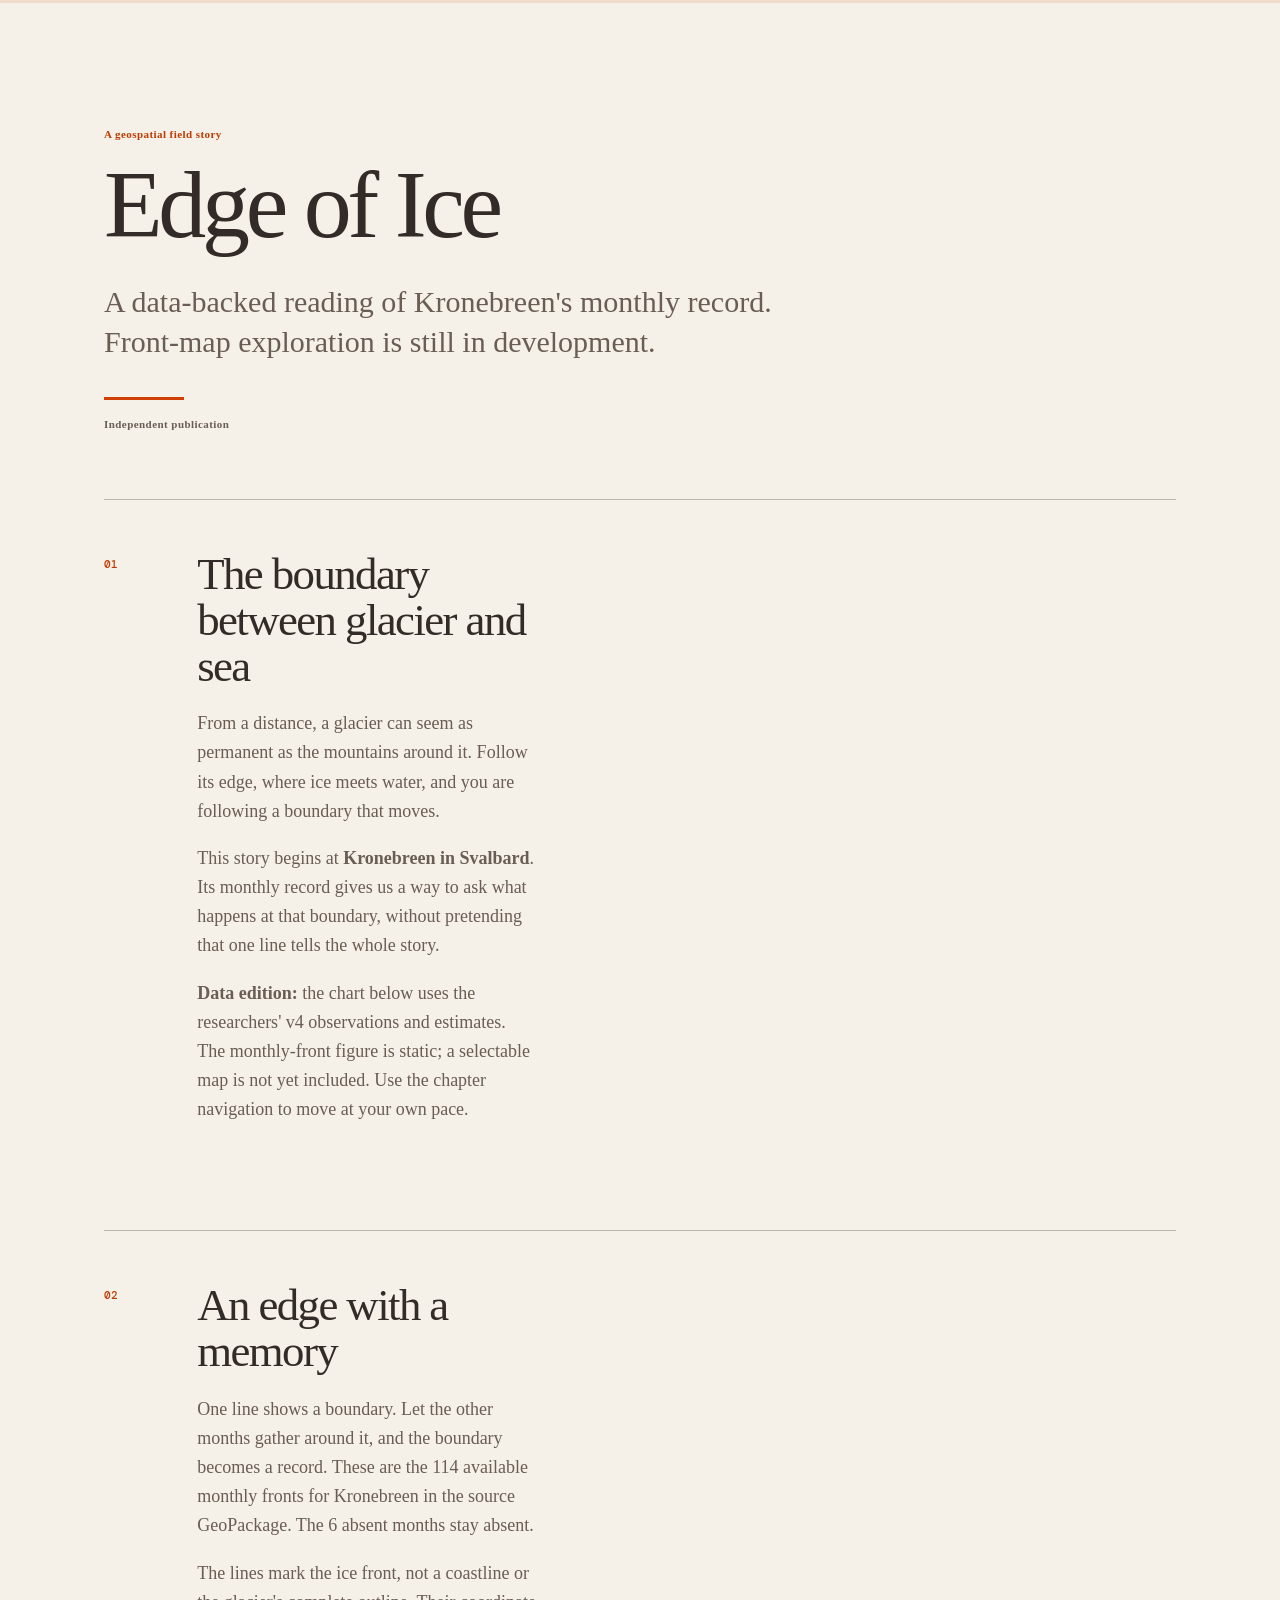
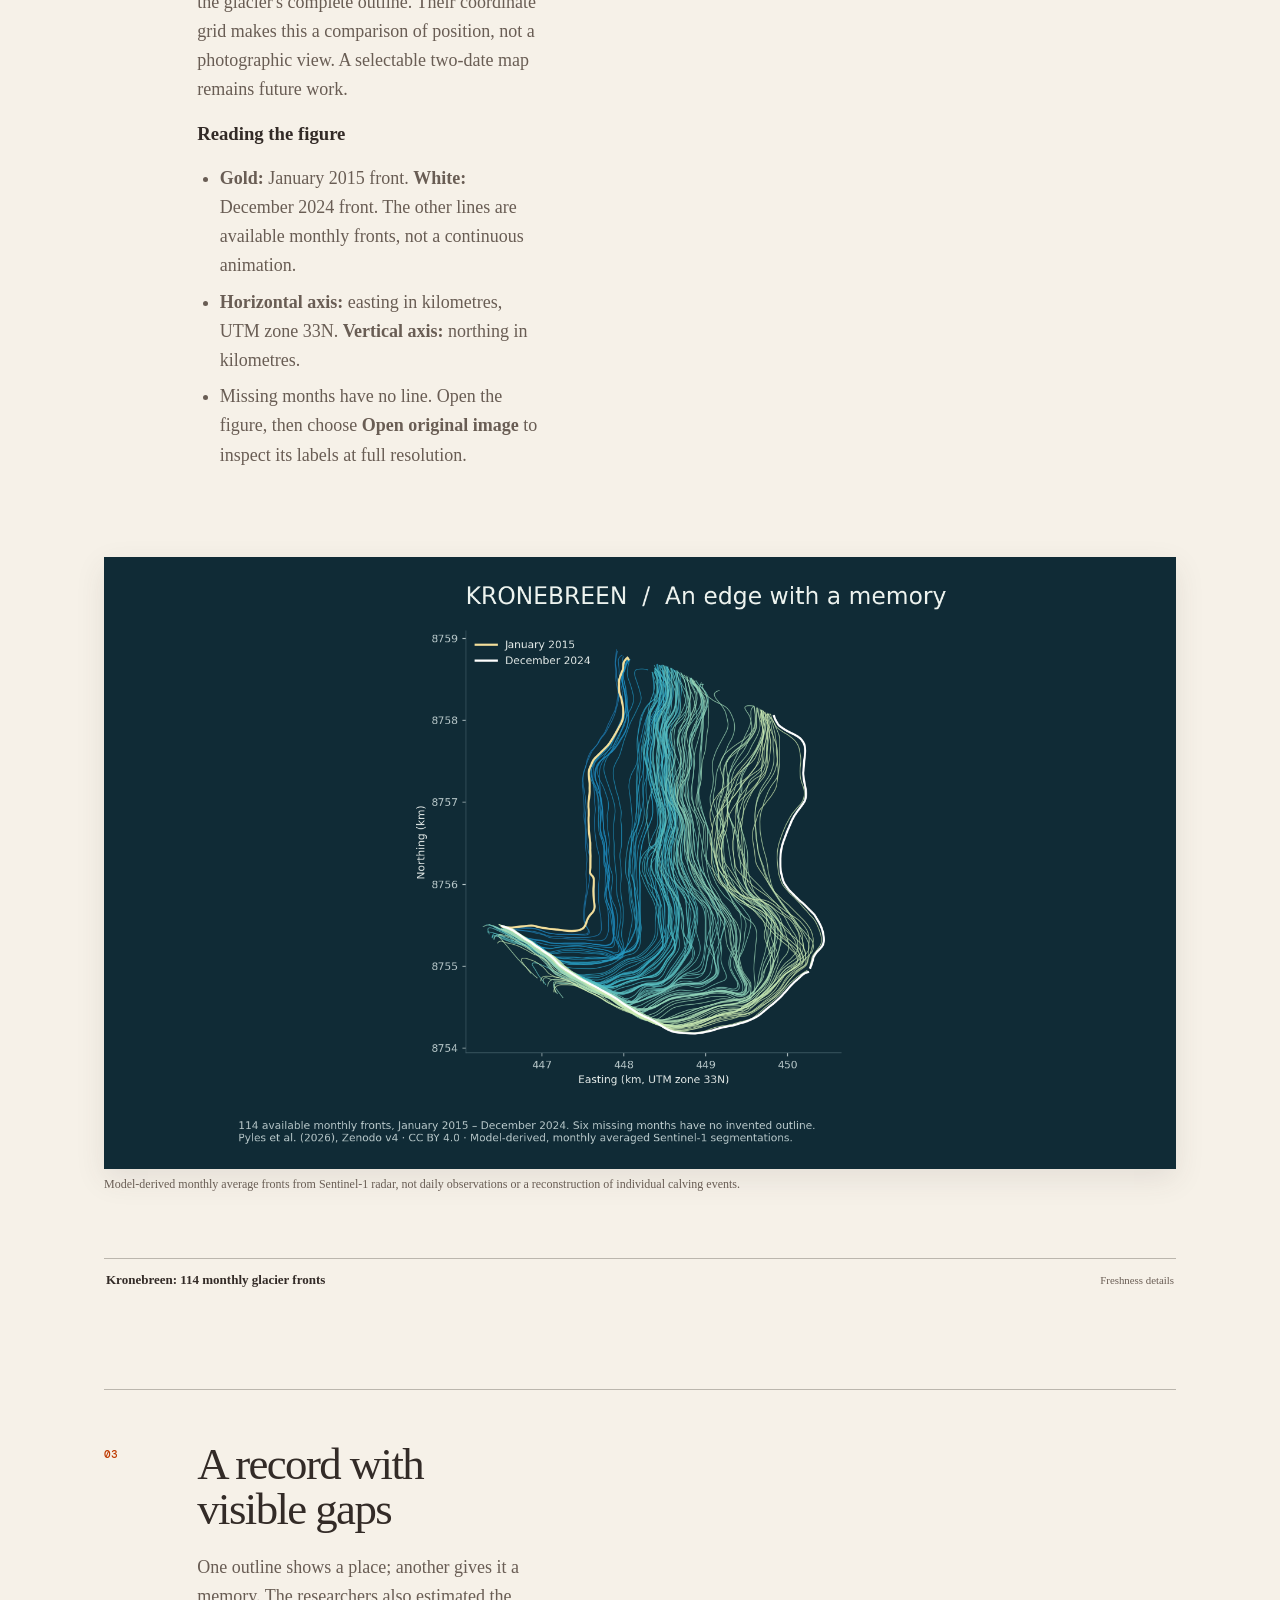
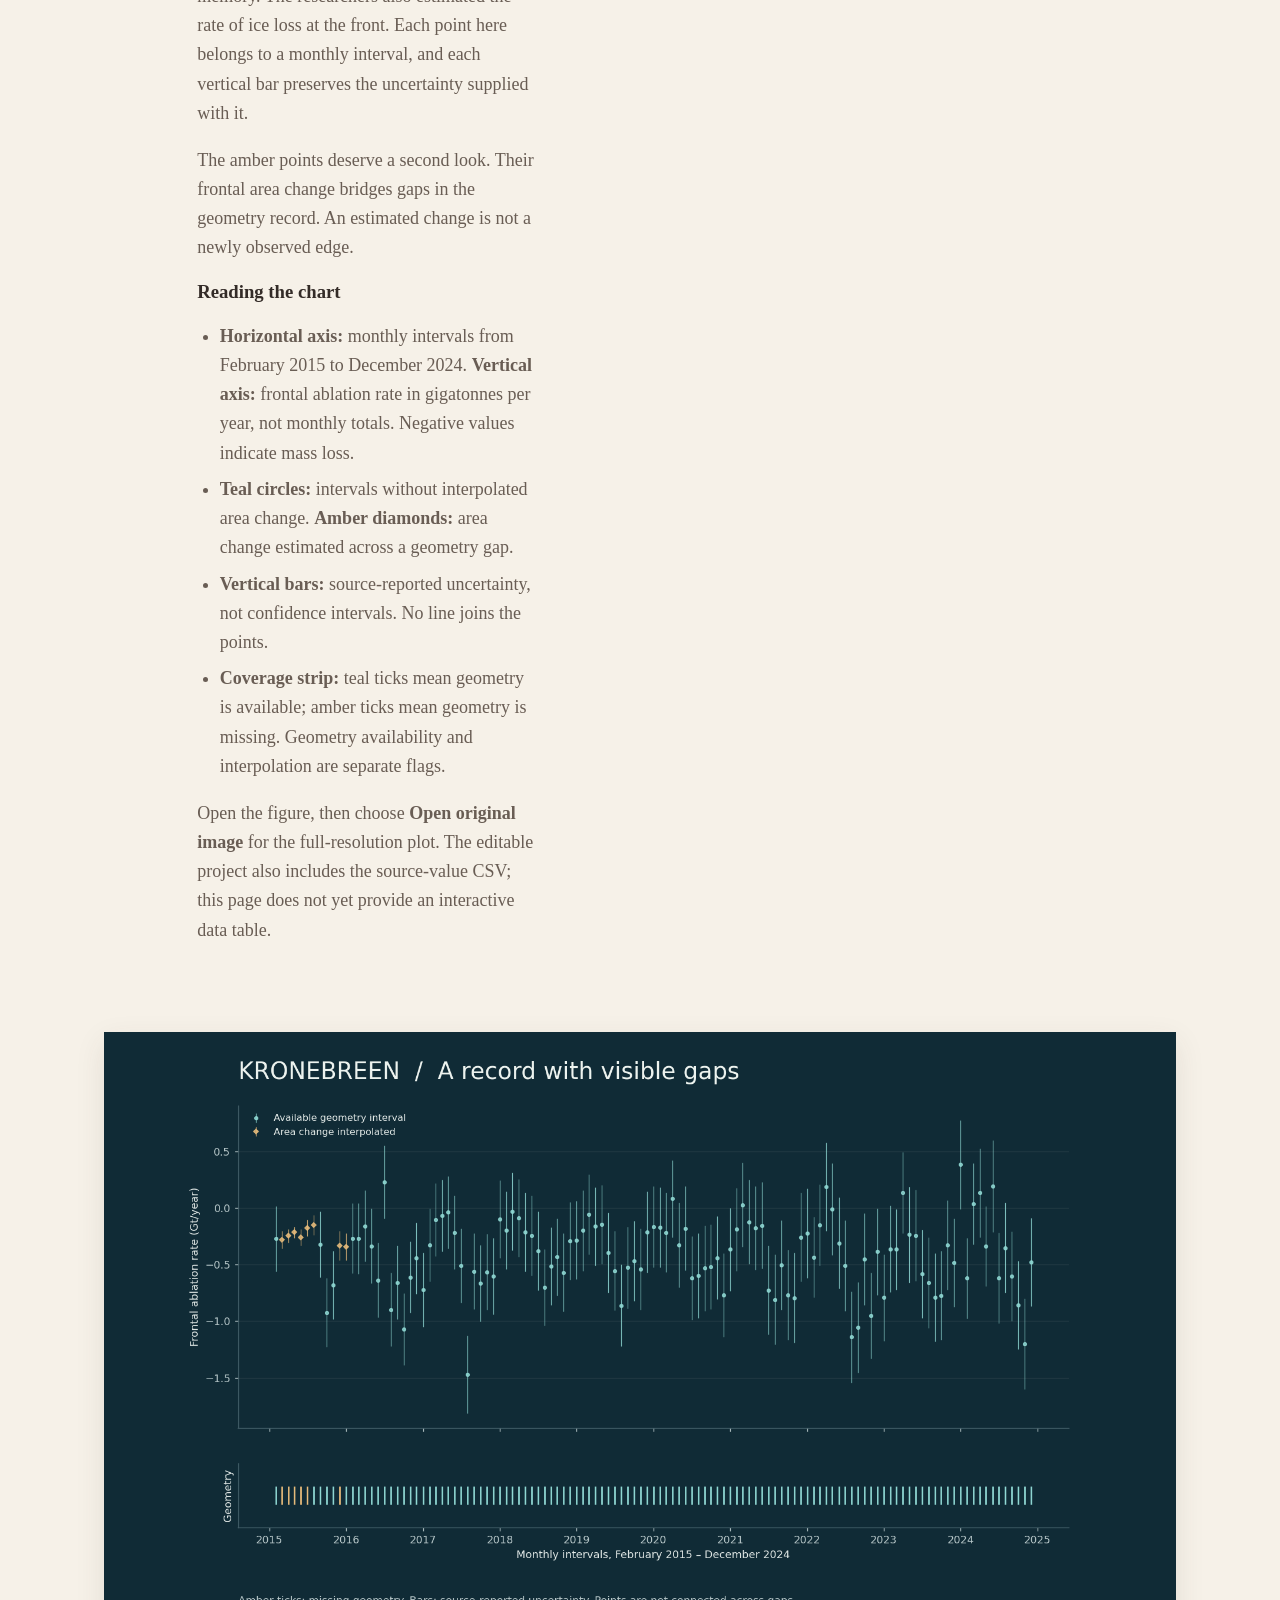
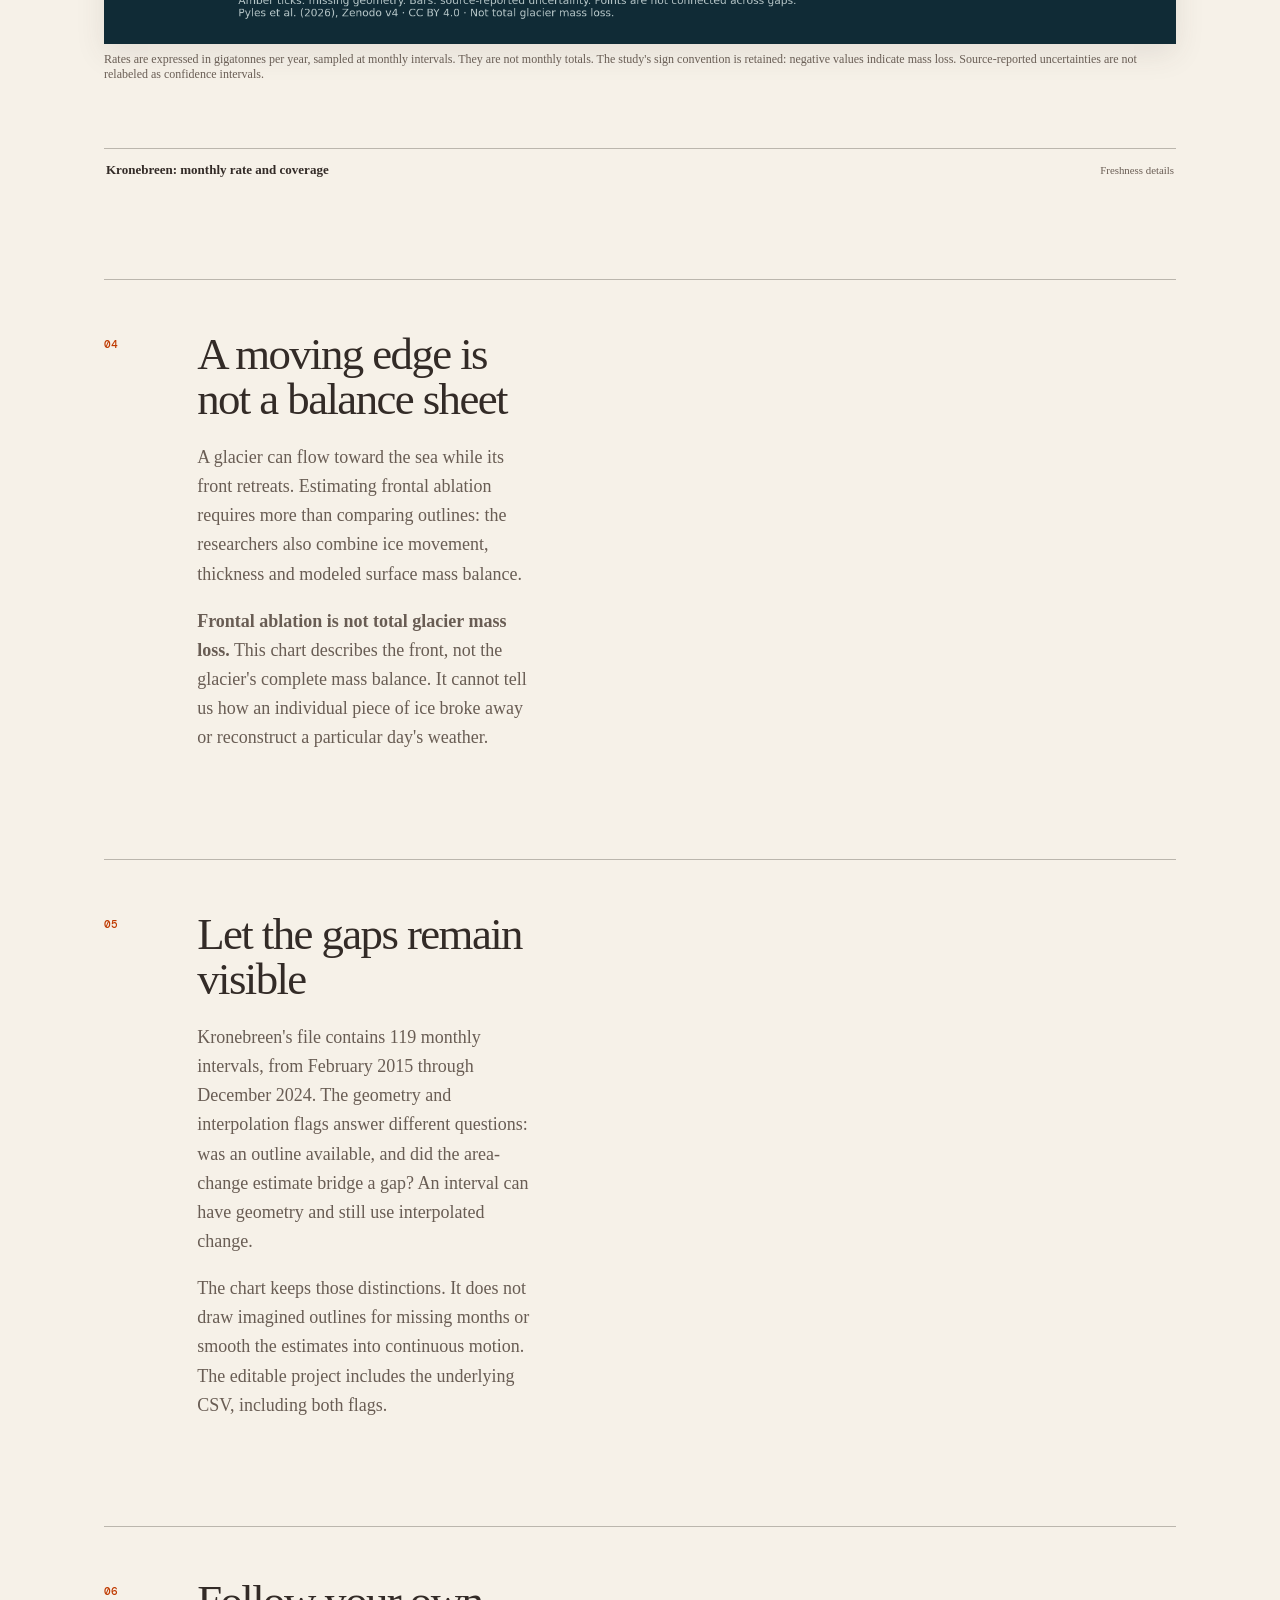
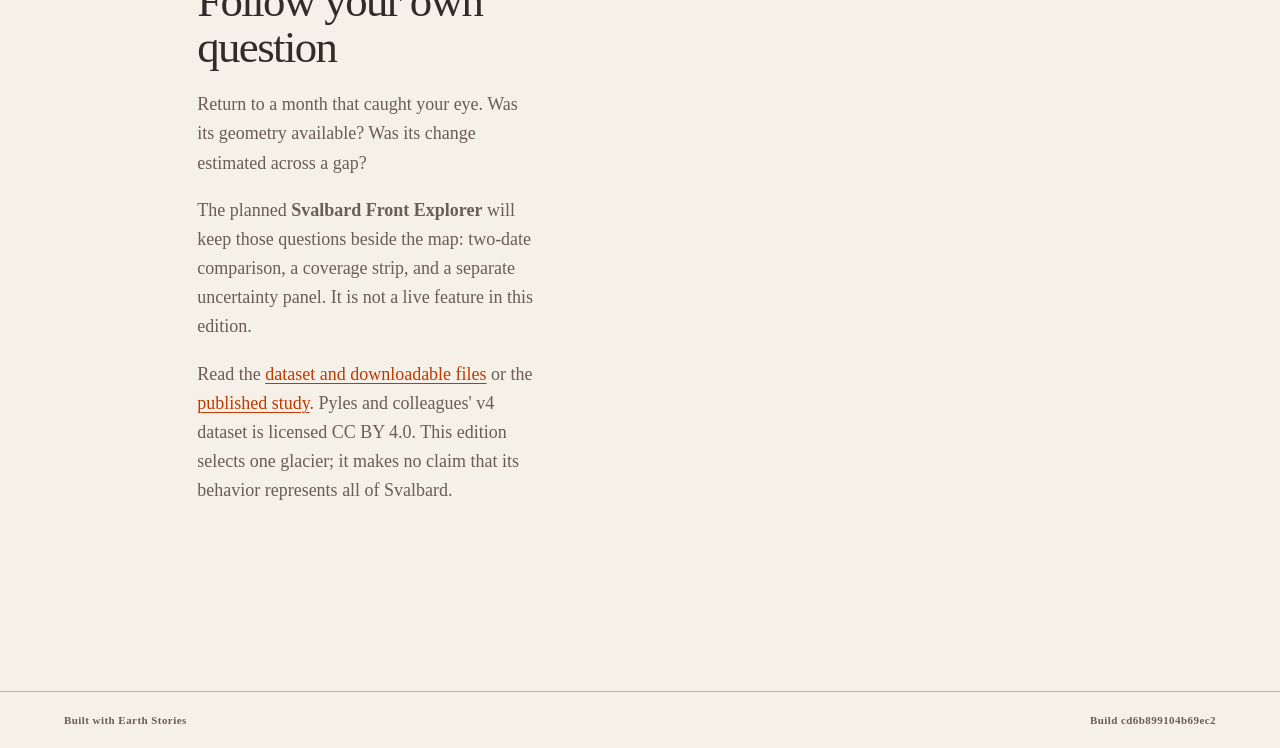
==== edge-of-ice/index.html @ 27bf753e "Publish three Earth Stories from merged PR 33" ====
<!doctype html>
<html lang="en">
  <head>
    <meta charset="UTF-8" />
    <meta name="viewport" content="width=device-width, initial-scale=1.0" />
    <meta name="theme-color" content="#f6f1e8" />
    <title>Earth Stories</title>
    <script type="module" crossorigin src="./assets/index-J8g9Uaa6.js"></script>
    <link rel="stylesheet" crossorigin href="./assets/index-BgqylPwc.css">
  <!--earth-stories:share--><meta property="og:type" content="website"><meta property="og:title" content="Edge of Ice"><meta property="og:description" content="A data-backed reading of Kronebreen's monthly record. Front-map exploration is still in development."><meta property="og:url" content="https://aboydnw.github.io/earth-observation-stories/edge-of-ice/"><meta property="og:image" content="https://aboydnw.github.io/earth-observation-stories/edge-of-ice/share/card-1.png"><meta property="og:image:width" content="1200"><meta property="og:image:height" content="627"><meta name="twitter:card" content="summary_large_image"><meta name="twitter:title" content="Edge of Ice"><meta name="twitter:description" content="A data-backed reading of Kronebreen's monthly record. Front-map exploration is still in development."><meta name="twitter:image" content="https://aboydnw.github.io/earth-observation-stories/edge-of-ice/share/card-1.png"><!--/earth-stories:share--></head>
  <body>
    <div id="root"></div>
  </body>
</html>
---- edge-of-ice/assets/index-BgqylPwc.css ----
.story-publication.story-publication--atlas{--story-ink: #203a49;--story-muted: #53616a;--story-paper: #faf5e9;--story-canvas: #f5efdf;--story-border: #c5bdab;--story-accent: #a4362a;--story-accent-text: #942e24;font-family:Georgia,Times New Roman,serif;padding:clamp(16px,2.5cqi,36px) clamp(16px,4cqi,72px) 20px;background-image:repeating-linear-gradient(0deg,transparent,transparent 3px,rgb(32 58 73 / 1.5%) 3px,rgb(32 58 73 / 1.5%) 4px)}.story-publication--atlas :is(a,button):focus-visible,.story-publication--atlas h2:focus-visible{outline:3px solid var(--story-accent);outline-offset:5px}.story-publication--atlas h2:focus:not(:focus-visible){outline:none}.atlas-masthead{display:flex;align-items:center;gap:28px;max-width:1520px;margin:auto;padding:8px 0 24px;border-bottom:3px double var(--story-ink)}.atlas-imprint{display:flex;align-items:center;gap:14px;min-width:186px;padding-right:28px;border-right:1px solid var(--story-border);font-size:12px;line-height:1.8;letter-spacing:.13em;text-transform:uppercase}.atlas-imprint strong{font-size:14px}.atlas-compass{width:50px;height:50px;flex-shrink:0;stroke:currentColor;stroke-width:1}.atlas-title{flex:1}.atlas-title h1{margin:0;font-size:clamp(24px,3.1cqi,44px);font-weight:400;letter-spacing:-.035em}.atlas-title p{margin:7px 0 0;max-width:65ch;font:12px/1.6 Plus Jakarta Sans Variable,sans-serif;color:var(--story-muted)}.atlas-view-toggle,.atlas-reader-tools button{color:var(--story-ink);background:transparent;border:1px solid var(--story-border);border-radius:0;padding:10px 14px;min-height:44px;cursor:pointer;font:12px/1.5 Plus Jakarta Sans Variable,sans-serif}.atlas-view-toggle:hover,.atlas-reader-tools button:hover{border-color:var(--story-ink);background:var(--story-paper)}.atlas-navigation{max-width:1520px;margin:auto;padding-top:14px}.atlas-navigation ol{display:flex;margin:0;padding:0;list-style:none}.atlas-navigation li{flex:1;min-width:0}.atlas-navigation a{color:var(--story-ink);position:relative;display:flex;align-items:center;gap:8px;padding:12px 10px 24px;min-height:75px;border-bottom:1px solid var(--story-border);text-decoration:none;font-size:14px;line-height:1.3}.atlas-navigation a:hover{color:var(--story-accent)}.atlas-navigation a[aria-current]{color:var(--story-accent);font-weight:700}.atlas-navigation__number{font:11px DM Mono,monospace;opacity:.8}.atlas-navigation i{position:absolute;bottom:-5px;left:14px;width:9px;height:9px;border:1px solid var(--story-ink);border-radius:50%;background:var(--story-canvas)}.atlas-navigation [aria-current] i{background:var(--story-accent);border-color:var(--story-accent);box-shadow:0 0 0 3px var(--story-canvas)}.atlas-stage{max-width:1520px;margin:auto}.story-publication--atlas:not(.story-publication--focused) .story-chapter{grid-template-columns:minmax(260px,.84fr) minmax(0,1.5fr);grid-template-rows:auto 1fr;gap:0 clamp(28px,4cqi,72px);padding:42px 0 22px;border:0;min-height:550px}.story-publication--atlas:not(.story-publication--focused) .story-folio{grid-column:1;margin:0 0 18px;font-size:12px;letter-spacing:.16em}.story-publication--atlas:not(.story-publication--focused) .story-folio:before{content:"FIELD NOTE / "}.story-publication--atlas:not(.story-publication--focused) .story-copy{grid-column:1;grid-row:2}.story-publication--atlas .story-copy{align-self:start;opacity:calc(.75 + var(--atlas-scene-progress, 1) * .25)}.story-publication--atlas .story-copy h2{font-family:Georgia,Times New Roman,serif;font-weight:400;font-size:clamp(34px,4cqi,62px);line-height:1.02;letter-spacing:-.045em;text-wrap:balance}.story-publication--atlas .story-copy h2:after{content:"";display:block;margin-top:24px;width:62px;height:2px;background:var(--story-accent)}.story-publication--atlas .story-copy p,.story-publication--atlas .story-copy :is(ul,ol){color:var(--story-ink);font-size:clamp(17px,1.45cqi,20px);line-height:1.65}.story-publication--atlas .story-copy strong{color:var(--story-accent-text);font-weight:600}.story-publication--atlas .story-copy p:first-of-type{margin-top:0}.story-publication--atlas:not(.story-publication--focused) .story-chapter>.story-map-boundary,.story-publication--atlas:not(.story-publication--focused) .story-chapter>.story-image,.story-publication--atlas:not(.story-publication--focused) .story-chapter>.story-chart{grid-column:2;grid-row:1 / 3;margin:0;min-width:0}.story-publication--atlas:not(.story-publication--focused) .story-image>.story-image__open>img,.story-publication--atlas:not(.story-publication--focused) .story-image>img{height:490px;max-height:none;object-fit:cover;object-position:65% center;border-radius:0;box-shadow:none;mix-blend-mode:multiply}.story-publication--atlas:not(.story-publication--focused) .story-image>figcaption{font-size:11px;line-height:1.6;color:var(--story-muted);padding-top:10px}.story-publication--atlas:not(.story-publication--focused) .story-map{border:1px solid var(--story-ink);border-radius:0;box-shadow:5px 5px 0 var(--story-canvas),6px 6px 0 var(--story-border);height:clamp(490px,60dvh,720px);min-height:490px}.story-publication--atlas:not(.story-publication--focused) .story-map__label{display:none}.story-publication--atlas:not(.story-publication--focused) .story-map__legend{border-radius:0;top:12px;left:12px;right:auto;max-width:calc(100% - 64px);font:12px/1.5 Plus Jakarta Sans Variable,sans-serif}.story-publication--atlas:not(.story-publication--focused) .story-map__attribution{border-radius:0;bottom:32px;max-width:calc(100% - 24px);font-size:10px}.story-publication--atlas:not(.story-publication--focused) .story-map__time{bottom:85px;border-radius:0;font-family:Plus Jakarta Sans Variable,sans-serif}.story-publication--atlas:not(.story-publication--focused) .story-provenance{grid-column:1 / -1;margin-top:24px;font-family:Plus Jakarta Sans Variable,sans-serif}.story-publication--atlas:not(.story-publication--focused) .story-chapter--prose .story-copy{grid-column:1 / -1;max-width:70ch}.story-publication--atlas:not(.story-publication--focused) .story-chapter--prose{min-height:400px}.story-publication--atlas:not(.story-publication--focused) .story-chart{padding:24px;border:1px solid var(--story-border);background:var(--story-paper);border-radius:0;box-shadow:none}.story-publication--atlas:not(.story-publication--focused) .story-chart__line{margin-top:20px}.atlas-reader-tools{max-width:1520px;margin:4px auto 0;padding:20px 0;border-top:1px solid var(--story-border);display:flex;align-items:center;gap:20px;flex-wrap:wrap;font-family:Plus Jakarta Sans Variable,sans-serif}.atlas-reader-tools>p{flex:1;min-width:180px;max-width:55ch;margin:0;font-size:12px;color:var(--story-muted);line-height:1.7}.atlas-page-count{margin-left:auto;font:11px DM Mono,monospace;text-transform:uppercase;white-space:nowrap}.atlas-page-turns{display:flex;gap:20px;align-items:center}.atlas-page-turns a{display:inline-flex;gap:14px;min-height:44px;align-items:center;color:var(--story-accent-text);font-size:13px;font-weight:700;text-decoration:none}.atlas-page-turns a:hover{text-decoration:underline;text-underline-offset:5px}.atlas-page-turns a:last-child{border:1px solid var(--story-accent);padding:10px 18px}.atlas-footer{display:flex;justify-content:space-between;gap:20px;max-width:1520px;margin:24px auto 0;padding-top:12px;border-top:3px double var(--story-border);color:var(--story-muted);font:11px/1.5 Plus Jakarta Sans Variable,sans-serif}.atlas--read-all .story-chapter+.story-chapter{border-top:1px solid var(--story-border);margin-top:32px}.atlas--read-all .story-chapter{scroll-margin-top:24px}@container (max-width: 1000px){.atlas-masthead{gap:18px;flex-wrap:wrap}.atlas-imprint{min-width:auto;padding-right:18px}.atlas-title{min-width:180px}.atlas-navigation ol{overflow-x:auto;padding-bottom:8px}.atlas-navigation li{flex:0 0 142px}.story-publication--atlas:not(.story-publication--focused) .story-chapter{grid-template-columns:minmax(230px,.9fr) minmax(0,1.2fr);gap:0 24px}.atlas-page-count{margin-left:0}}@container (max-width: 680px){.atlas-masthead{padding-bottom:18px;gap:16px}.atlas-imprint{border:0;padding:0;font-size:10px}.atlas-compass{width:36px;height:36px}.atlas-imprint strong{font-size:11px}.atlas-title{order:3;flex:1 0 100%}.atlas-title h1{font-size:32px}.atlas-title p{font-size:12px}.atlas-view-toggle{margin-left:auto;padding-inline:10px}.atlas-navigation a{font-size:13px}.story-publication--atlas:not(.story-publication--focused) .story-chapter{display:block;min-height:0;padding-top:28px}.story-publication--atlas .story-copy{max-width:65ch}.story-publication--atlas .story-copy h2{font-size:40px}.story-publication--atlas .story-copy p{font-size:18px}.story-publication--atlas:not(.story-publication--focused) .story-chapter>.story-map-boundary,.story-publication--atlas:not(.story-publication--focused) .story-chapter>.story-image,.story-publication--atlas:not(.story-publication--focused) .story-chapter>.story-chart{margin-top:24px}.story-publication--atlas:not(.story-publication--focused) .story-image>.story-image__open>img,.story-publication--atlas:not(.story-publication--focused) .story-image>img{height:280px;width:100%}.story-publication--atlas:not(.story-publication--focused) .story-map{height:520px;min-height:520px}.story-publication--atlas:not(.story-publication--focused) .story-chart{padding:8px}.atlas-reader-tools{gap:14px}.atlas-reader-tools>p{flex-basis:100%;max-width:none}.atlas-page-turns{margin-left:auto;gap:16px}.atlas-page-turns a{font-size:12px}.atlas-page-turns a:last-child{padding-inline:12px}}@media(prefers-reduced-motion:reduce){.story-publication--atlas .story-copy{animation:none}}@media print{.atlas-navigation,.atlas-reader-tools,.atlas-view-toggle{display:none}.story-publication--atlas:not(.story-publication--focused) .story-chapter{break-inside:avoid}}.story-publication.story-publication--atlas.story-publication--focused{padding:0}.atlas-scene-controls{max-width:1520px;margin:0 auto;padding:20px 0 16px;display:flex;align-items:center;justify-content:space-between;gap:16px;font-family:Plus Jakarta Sans Variable,sans-serif}.atlas-scene-controls p{margin:0;font-size:13px;font-weight:600}.atlas-scene-controls p>span:last-child{display:block;margin-top:5px;font-size:12px;font-weight:400;color:var(--story-muted)}.atlas-scene-controls__mark{margin-right:8px;color:var(--story-accent)}.atlas-scene-controls>div{display:flex;flex-wrap:wrap;gap:8px}.atlas-scene-controls button{background:transparent;color:var(--story-ink);border:1px solid var(--story-border);border-radius:0;font:12px/1.4 Plus Jakarta Sans Variable,sans-serif;padding:10px 12px;min-height:44px;cursor:pointer}.atlas-scene-controls button:hover:not(:disabled){border-color:var(--story-ink);background:var(--story-paper)}.atlas-scene-controls button:disabled{opacity:.45;cursor:default}.atlas-stage{position:relative;isolation:isolate}.atlas-scene-progress{position:absolute;inset:0 0 auto;height:2px;overflow:hidden;z-index:2}.atlas-scene-progress span{display:block;height:100%;background:var(--story-accent);transform-origin:left}.atlas-stage--immersive{background:var(--story-paper);overflow:hidden;border:1px solid var(--story-border)}.atlas-stage--immersive>.story-chapter{position:relative;z-index:1;padding:40px 32px 28px!important}.atlas-stage--immersive .story-copy{animation:none;opacity:calc(.75 + var(--atlas-scene-progress) * .25)}.atlas-stage--immersive>.story-chapter:not(.story-chapter--image){background:linear-gradient(90deg,var(--story-paper) 0%,var(--story-paper) 38%,transparent 64%)}.atlas-stage--immersive .story-map-boundary,.atlas-stage--immersive .story-chart{position:relative;z-index:1}.atlas-stage--immersive[data-scene=image]{background:#182e3a}.story-publication--atlas .atlas-stage--immersive>.story-chapter--image{display:flex;flex-direction:column;min-height:670px;padding:clamp(30px,4cqi,64px)!important;color:#faf5e9}.atlas-stage--immersive .story-chapter--image .story-folio{color:#e9c9b3;margin-bottom:22px}.atlas-stage--immersive .story-chapter--image .story-copy{max-width:44%}.atlas-stage--immersive .story-chapter--image .story-copy h2{font-size:clamp(38px,4.8cqi,72px)}.atlas-stage--immersive .story-chapter--image .story-copy h2:after{background:#d9977a}.atlas-stage--immersive .story-chapter--image .story-copy p{color:#faf5e9;font-size:clamp(17px,1.5cqi,20px)}.atlas-stage--immersive .story-chapter--image .story-copy strong{color:#f0b99d}.atlas-stage--immersive .story-image--scene{max-width:44%;margin-top:12px!important}.atlas-stage--immersive .story-image--scene>.story-image__open>img{position:absolute;width:1px;height:1px;clip-path:inset(50%);overflow:hidden}.atlas-stage--immersive .story-image--scene>.story-image__open{display:inline-block;background:transparent;color:#faf5e9;padding:8px 0;min-height:44px;font:12px/1.5 Plus Jakarta Sans Variable,sans-serif;text-decoration:underline;text-underline-offset:5px;width:auto}.atlas-stage--immersive .story-image--scene>figcaption{color:#e4dbce!important;font-size:12px!important}.atlas-stage--immersive .story-chapter--image .story-provenance{margin-top:auto;padding-top:22px;max-width:44%;width:100%;color:#e4dbce;--story-ink: #faf5e9;--story-muted: #e4dbce;--story-border: #60707a;--story-paper: #203a49}.atlas-sea{position:absolute;inset:0;overflow:hidden;pointer-events:none;z-index:0}.atlas-sea__vista{position:absolute;inset:0;opacity:var(--sea-reveal);transform:scale(calc(1 + (1 - var(--sea-reveal)) * .035))}.atlas-sea__engraving{position:absolute;right:0;top:0;width:78%;height:100%;object-fit:cover;object-position:65% center}.atlas-sea__shade{position:absolute;inset:0;background:linear-gradient(90deg,#182e3a 0% 32%,#182e3aeb 43%,#182e3a00 76%)}.atlas-sea__clouds{position:absolute;inset:0;width:115%;height:70%;opacity:.36;transform-origin:center;animation:atlas-cloud-drift 24s ease-in-out infinite alternate}.atlas-sea__cloud-bank{stroke:#f5efdf;stroke-width:1;opacity:.42}.atlas-sea__cloud-bank--near{opacity:.32}.atlas-sea__water{position:absolute;width:120%;height:44%;left:-10%;bottom:-5%;opacity:calc(.13 + var(--sea-reveal) * .87);transform-origin:center bottom}.atlas-sea__water--far{animation:atlas-sea-swell-far 13s ease-in-out infinite alternate}.atlas-sea__water--near{bottom:-12%;animation:atlas-sea-swell-near 9s ease-in-out infinite alternate}.atlas-sea__wave-fill{fill:#203a49}.atlas-sea__water--near .atlas-sea__wave-fill{fill:#182e3a}.atlas-sea__wave-line{fill:none;stroke:#b5b6a7;stroke-width:1;opacity:.35}.atlas-sea[data-moving=false] .atlas-sea__plane{animation-play-state:paused}@keyframes atlas-cloud-drift{0%{transform:translate3d(-1%,-1%,0)}to{transform:translate3d(2%,1%,0)}}@keyframes atlas-sea-swell-far{0%{transform:translate3d(-1.5%,1%,0) rotate(-.4deg)}to{transform:translate3d(1.5%,-2%,0) rotate(.4deg)}}@keyframes atlas-sea-swell-near{0%{transform:translate3d(1%,2%,0) rotate(.5deg)}to{transform:translate3d(-1%,-2%,0) rotate(-.5deg)}}@container (max-width: 900px){.atlas-scene-controls{flex-wrap:wrap}.atlas-stage--immersive>.story-chapter{padding:28px 20px 24px!important}.atlas-stage--immersive .story-chapter--image .story-copy,.atlas-stage--immersive .story-image--scene,.atlas-stage--immersive .story-chapter--image .story-provenance{max-width:56%}.atlas-sea__shade{background:linear-gradient(90deg,#182e3a,#182e3af2 47%,#182e3a26)}}@container (max-width: 680px){.atlas-scene-controls{gap:12px}.atlas-scene-controls>div{width:100%}.atlas-scene-controls button{flex:1;padding-inline:8px}.story-publication--atlas .atlas-stage--immersive>.story-chapter--image{min-height:820px;padding-bottom:220px!important}.atlas-stage--immersive .story-chapter--image .story-copy,.atlas-stage--immersive .story-image--scene,.atlas-stage--immersive .story-chapter--image .story-provenance{max-width:100%}.atlas-stage--immersive .story-chapter--image .story-copy h2{font-size:42px;max-width:14ch}.atlas-sea__engraving{width:100%;height:48%;top:auto;bottom:0}.atlas-sea__shade{background:linear-gradient(180deg,#182e3a 0% 55%,#182e3aa6 73%,#182e3a00)}.atlas-sea__clouds{height:40%;top:55%;opacity:.15}.atlas-sea__water{height:24%}}@media(prefers-reduced-motion:reduce){.atlas-sea__plane{animation:none}.atlas-stage--immersive .story-copy{opacity:1}}@media print{.atlas-scene-controls,.atlas-scene-progress{display:none}}.atlas-stage--immersive[data-transitioning=true] :is(.story-map-boundary,.story-chart){opacity:calc(.35 + var(--atlas-scene-progress) * .65);transform:translateY(calc((1 - var(--atlas-scene-progress)) * 12px))}@container (max-width: 680px){.atlas-stage--immersive>.story-chapter:not(.story-chapter--image){background:var(--story-paper)}}@font-face{font-family:Plus Jakarta Sans Variable;font-style:normal;font-display:swap;font-weight:200 800;src:url([data-uri]) format("woff2-variations");unicode-range:U+0460-052F,U+1C80-1C8A,U+20B4,U+2DE0-2DFF,U+A640-A69F,U+FE2E-FE2F}@font-face{font-family:Plus Jakarta Sans Variable;font-style:normal;font-display:swap;font-weight:200 800;src:url(./plus-jakarta-sans-vietnamese-wght-normal-qRpaaN48.woff2) format("woff2-variations");unicode-range:U+0102-0103,U+0110-0111,U+0128-0129,U+0168-0169,U+01A0-01A1,U+01AF-01B0,U+0300-0301,U+0303-0304,U+0308-0309,U+0323,U+0329,U+1EA0-1EF9,U+20AB}@font-face{font-family:Plus Jakarta Sans Variable;font-style:normal;font-display:swap;font-weight:200 800;src:url(./plus-jakarta-sans-latin-ext-wght-normal-DmpS2jIq.woff2) format("woff2-variations");unicode-range:U+0100-02BA,U+02BD-02C5,U+02C7-02CC,U+02CE-02D7,U+02DD-02FF,U+0304,U+0308,U+0329,U+1D00-1DBF,U+1E00-1E9F,U+1EF2-1EFF,U+2020,U+20A0-20AB,U+20AD-20C0,U+2113,U+2C60-2C7F,U+A720-A7FF}@font-face{font-family:Plus Jakarta Sans Variable;font-style:normal;font-display:swap;font-weight:200 800;src:url(./plus-jakarta-sans-latin-wght-normal-eXO_dkmS.woff2) format("woff2-variations");unicode-range:U+0000-00FF,U+0131,U+0152-0153,U+02BB-02BC,U+02C6,U+02DA,U+02DC,U+0304,U+0308,U+0329,U+2000-206F,U+20AC,U+2122,U+2191,U+2193,U+2212,U+2215,U+FEFF,U+FFFD}@font-face{font-family:DM Mono;font-style:normal;font-display:swap;font-weight:400;src:url(./dm-mono-latin-ext-400-normal-C2zvOubV.woff2) format("woff2"),url(./dm-mono-latin-ext-400-normal-1aZr6b2b.woff) format("woff");unicode-range:U+0100-02BA,U+02BD-02C5,U+02C7-02CC,U+02CE-02D7,U+02DD-02FF,U+0304,U+0308,U+0329,U+1D00-1DBF,U+1E00-1E9F,U+1EF2-1EFF,U+2020,U+20A0-20AB,U+20AD-20C0,U+2113,U+2C60-2C7F,U+A720-A7FF}@font-face{font-family:DM Mono;font-style:normal;font-display:swap;font-weight:400;src:url(./dm-mono-latin-400-normal-4GdczIuU.woff2) format("woff2"),url(./dm-mono-latin-400-normal--0xN8mdc.woff) format("woff");unicode-range:U+0000-00FF,U+0131,U+0152-0153,U+02BB-02BC,U+02C6,U+02DA,U+02DC,U+0304,U+0308,U+0329,U+2000-206F,U+20AC,U+2122,U+2191,U+2193,U+2212,U+2215,U+FEFF,U+FFFD}@font-face{font-family:DM Mono;font-style:normal;font-display:swap;font-weight:500;src:url(./dm-mono-latin-ext-500-normal-BtRyHRi6.woff2) format("woff2"),url(./dm-mono-latin-ext-500-normal-Dw3M13d8.woff) format("woff");unicode-range:U+0100-02BA,U+02BD-02C5,U+02C7-02CC,U+02CE-02D7,U+02DD-02FF,U+0304,U+0308,U+0329,U+1D00-1DBF,U+1E00-1E9F,U+1EF2-1EFF,U+2020,U+20A0-20AB,U+20AD-20C0,U+2113,U+2C60-2C7F,U+A720-A7FF}@font-face{font-family:DM Mono;font-style:normal;font-display:swap;font-weight:500;src:url(./dm-mono-latin-500-normal-DRMDZjhP.woff2) format("woff2"),url(./dm-mono-latin-500-normal-CN8Miw6E.woff) format("woff");unicode-range:U+0000-00FF,U+0131,U+0152-0153,U+02BB-02BC,U+02C6,U+02DA,U+02DC,U+0304,U+0308,U+0329,U+2000-206F,U+20AC,U+2122,U+2191,U+2193,U+2212,U+2215,U+FEFF,U+FFFD}.story-focused-state{min-height:320px;display:grid;place-items:center;padding:32px;color:#625f58;text-align:center}.story-publication{--story-ink: #443f3f;--story-muted: #716b68;--story-paper: #fff;--story-canvas: #f5f3f0;--story-border: #e8e5e0;--story-accent: #cf3f02;--story-accent-text: #bf3a00;color:var(--story-ink);background:var(--story-canvas);font-family:Plus Jakarta Sans Variable,system-ui,sans-serif;font-synthesis:none}.story-publication--cng{--story-ink: #443f3f;--story-muted: #716b68;--story-paper: #fff;--story-canvas: #f5f3f0;--story-border: #e8e5e0;--story-accent: #cf3f02;--story-accent-text: #bf3a00}.story-publication,.story-publication *{box-sizing:border-box}.story-publication{margin:0;min-height:100dvh;container-type:inline-size}.story-publication--embed{min-height:100dvh}.story-reading-progress{position:fixed;z-index:20;top:0;right:0;left:0;height:3px;background:#cf3f021f}.story-reading-progress span{display:block;width:100%;height:100%;transform-origin:left;background:var(--story-accent);transition:transform 80ms linear}.story-publication--embed .story-chapters{padding-top:clamp(24px,5vw,64px)}.story-publication{max-width:100%;overflow-x:clip}.story-masthead{max-width:1200px;margin:0 auto;padding:clamp(64px,10vw,128px) 5vw 58px}.story-kicker,.story-folio,.story-byline,.story-map__label,.story-footer{font-size:11px;font-weight:600;letter-spacing:.04em}.story-kicker{margin:0;color:var(--story-accent-text)}.story-masthead h1{max-width:960px;margin:18px 0;font-size:clamp(42px,7cqi,82px);font-weight:600;line-height:.98;letter-spacing:-.045em;text-wrap:balance}.story-deck{max-width:680px;color:var(--story-muted);font-size:clamp(20px,2.5vw,30px);line-height:1.32}.story-rule{width:80px;height:3px;margin:36px 0 18px;background:var(--story-accent)}.story-byline{color:var(--story-muted)}.story-chapters{max-width:1200px;margin:0 auto;padding:0 5vw 80px}.story-chapter{display:grid;grid-template-columns:42px minmax(240px,340px) minmax(0,1fr);gap:clamp(24px,4vw,58px);align-items:start;border-top:1px solid var(--story-border);padding:52px 0 88px}.story-folio{margin:5px 0 0;color:var(--story-accent-text);font-family:DM Mono,monospace}.story-copy h2{margin:0 0 20px;font-size:clamp(30px,3.5vw,48px);font-weight:600;line-height:1.02;letter-spacing:-.035em}.story-copy p{color:var(--story-muted);font-size:18px;line-height:1.62}.story-copy :is(ul,ol){padding-left:1.25em;color:var(--story-muted);font-size:18px;line-height:1.62}.story-copy li+li{margin-top:.4em}.story-copy a{color:var(--story-accent-text);text-decoration-thickness:1px;text-underline-offset:.18em}.story-copy blockquote{margin:1.4em 0;padding-left:1em;border-left:3px solid var(--story-accent);color:var(--story-muted)}.story-copy code{padding:.12em .3em;border-radius:4px;background:var(--story-border);font-family:DM Mono,monospace;font-size:.82em}.story-map{position:relative;min-height:500px;overflow:hidden;border:1px solid var(--story-border);border-radius:12px;background:#e8e4df;box-shadow:0 10px 28px #443f3f1a}.story-chapter--map .story-map{grid-column:1 / -1;width:100%;height:clamp(500px,68dvh,760px)}.story-map-boundary{grid-column:1 / -1;width:100%}.story-map--loading{display:grid;place-items:center;color:var(--story-muted)}.story-map__label,.story-map__attribution,.story-map__legend{position:absolute;z-index:2;bottom:12px;padding:7px 9px;border:1px solid var(--story-border);border-radius:8px;background:var(--story-paper);box-shadow:0 2px 8px #443f3f12}.story-map__label{left:12px}.story-map__attribution{right:12px;max-width:52%;color:var(--story-muted);font-size:12px;text-align:right}.story-map__legend{top:12px;right:12px;bottom:auto;display:flex;align-items:center;gap:7px;color:var(--story-ink);font-size:12px;font-weight:600}.story-map__legend span{width:14px;height:14px;border:1px solid var(--story-border);border-radius:3px}.story-map__legend strong{display:block;margin-bottom:5px}.story-map__legend-item{display:flex!important;align-items:center;gap:6px;width:auto!important;height:auto!important;margin:3px 0!important;border-radius:0!important;background:transparent!important}.story-map__legend-item i{width:11px;height:11px;border-radius:50%}.story-map__error{position:absolute;z-index:3;inset:50% auto auto 50%;width:min(420px,calc(100% - 32px));padding:18px;display:grid;gap:7px;transform:translate(-50%,-50%);border:1px solid #e4b59f;border-radius:10px;background:#fff0ea;color:#782308;box-shadow:var(--story-shadow, 0 10px 28px rgba(68, 63, 63, .1));font-size:12px}.story-map__error a{color:inherit;font-weight:600}.story-map__hint{position:absolute;z-index:3;top:58px;right:12px;max-width:220px;padding:8px 10px;border:1px solid var(--story-border);border-radius:8px;background:#fffffff0;color:var(--story-muted);font-size:12px;box-shadow:0 2px 8px #443f3f1a}.story-scrolly{position:relative;width:100%;margin:0}.story-scrolly__map{position:sticky;z-index:0;top:0;height:100dvh;margin:0 calc(50% - 50cqi);width:100cqi}.story-scrolly__map .story-map{width:100%;height:100%;min-height:0;border:0;border-radius:0;box-shadow:none}.story-map-scenes,.story-map-scene{position:absolute;inset:0}.story-map-scene.is-pending{visibility:hidden;pointer-events:none}.story-map__preparing{position:absolute;z-index:8;top:12px;left:50%;padding:7px 11px;transform:translate(-50%);border:1px solid var(--story-border);border-radius:999px;background:#ffffffeb;color:var(--story-muted);box-shadow:0 2px 12px #443f3f1f;font-size:12px;font-weight:600}.story-scrolly__steps{position:relative;z-index:4;margin-top:-100dvh;pointer-events:none}.story-scrolly__step{min-height:92dvh;display:flex;align-items:flex-start;padding:12vh 0 48vh;opacity:.42;transition:opacity .24s ease;pointer-events:none}.story-scrolly__step.is-active{opacity:1}.story-scrolly__step--right{justify-content:flex-end}.story-scrolly__card{width:min(430px,calc(100% - 32px));padding:22px;border:1px solid rgba(214,196,184,.9);border-radius:12px;background:#ffffffd9;box-shadow:0 10px 28px #443f3f21;-webkit-backdrop-filter:blur(12px);backdrop-filter:blur(12px);pointer-events:auto}.story-scrolly__card .story-folio{margin:0 0 12px}.story-image,.story-chart{grid-column:1 / -1;margin:18px 0 0}.story-image img{display:block;width:100%;max-height:78vh;object-fit:cover;border-radius:12px;box-shadow:0 10px 28px #443f3f1a}.story-image__open{display:block;width:100%;padding:0;border:0;background:none;cursor:zoom-in}.story-lightbox{max-width:96vw;max-height:96vh;padding:0;border:0;background:transparent}.story-lightbox::backdrop{background:#141414d9}.story-lightbox figure{margin:0}.story-lightbox img{display:block;max-width:96vw;max-height:88vh;object-fit:contain;border-radius:12px}.story-lightbox figcaption{margin-top:8px;color:var(--story-paper);font-size:13px;text-align:center}.story-lightbox figcaption a{color:inherit;text-decoration:underline}.story-lightbox__close{position:fixed;top:16px;right:16px;width:40px;height:40px;border:0;border-radius:999px;background:var(--story-paper);color:var(--story-ink);font-size:24px;line-height:1;cursor:pointer}.story-image figcaption,.story-chart figcaption{margin-top:8px;color:var(--story-muted);font-size:12px}.story-chart{padding:clamp(20px,4vw,42px);border:1px solid var(--story-border);border-radius:12px;background:var(--story-paper);box-shadow:0 2px 8px #443f3f12}.story-chart__plot{height:280px;display:flex;align-items:end;gap:8px;border-bottom:1px solid var(--story-border)}.story-chart__item{min-width:0;height:100%;flex:1;display:flex;flex-direction:column;justify-content:end;text-align:center}.story-chart__bar{position:relative;min-height:2px;border-radius:5px 5px 0 0;background:var(--story-accent);transition:height .35s ease}.story-chart__bar span{position:absolute;top:-20px;left:50%;translate:-50% 0;font-size:10px}.story-chart__item small{overflow:hidden;padding:8px 2px;text-overflow:ellipsis;white-space:nowrap;font-size:9px}.story-chart__line{display:block;width:100%;height:auto;aspect-ratio:25 / 7;overflow:visible;border-bottom:1px solid var(--story-border)}.story-chart__line polyline{stroke:var(--story-accent);stroke-width:3}.story-chart__line circle{fill:var(--story-paper);stroke:var(--story-ink);stroke-width:1.5}.story-media-error{grid-column:1 / -1;padding:18px;border-radius:8px;background:#fff0ea;color:#a12e0a}.story-provenance{grid-column:1 / -1;width:100%;margin-top:14px;border-top:1px solid var(--story-border);color:var(--story-muted);font-size:13px}.story-chapters>.story-provenance{margin:18px 0 72px}.story-provenance summary{display:flex;align-items:center;justify-content:space-between;gap:18px;padding:13px 2px;color:var(--story-ink);cursor:pointer}.story-provenance summary::marker{color:var(--story-accent)}.story-provenance summary:focus-visible,.story-provenance a:focus-visible{outline:2px solid var(--story-accent);outline-offset:3px}.story-provenance summary span{font-weight:650}.story-provenance summary small{color:var(--story-muted);text-align:right}.story-provenance [data-freshness=stale]{color:#a12e0a}.story-provenance [data-freshness=current]{color:#236637}.story-provenance__content{display:grid;grid-template-columns:repeat(auto-fit,minmax(min(280px,100%),1fr));gap:20px;padding:10px 0 24px}.story-provenance__source{min-width:0;padding-left:14px;border-left:2px solid var(--story-border)}.story-provenance__source h3{margin:0 0 6px;color:var(--story-ink);font-size:15px}.story-provenance__source h4{margin:16px 0 5px;color:var(--story-ink);font-size:12px}.story-provenance__freshness{margin:0 0 12px}.story-provenance dl{display:grid;gap:6px;margin:0}.story-provenance dl div{display:grid;grid-template-columns:minmax(90px,.45fr) 1fr;gap:10px}.story-provenance dt{font-weight:650;color:var(--story-ink)}.story-provenance dd{min-width:0;margin:0;overflow-wrap:anywhere}.story-provenance :is(ol,ul){margin:0;padding-left:20px}.story-provenance li+li{margin-top:4px}.story-provenance a{color:var(--story-accent-text);overflow-wrap:anywhere}.story-video{grid-column:2 / -1;margin:0}.story-video iframe{width:100%;aspect-ratio:16 / 9;border:0;border-radius:14px;background:#17120f}.story-flyover{grid-column:1 / -1;position:relative}.story-chapter--flyover .story-map-boundary{grid-column:1 / -1}.story-flyover__sticky{position:sticky;top:0;height:100dvh;padding:4vh 0}.story-flyover__sticky .story-map{min-height:0;height:92vh}.story-flyover__progress{position:absolute;right:1rem;bottom:5vh;left:1rem;height:4px;background:#ffffff80}.story-flyover__progress span{display:block;height:100%;background:var(--story-accent)}.story-flyover__caption{position:absolute;z-index:3;left:clamp(18px,5vw,72px);bottom:calc(5vh + 28px);max-width:min(520px,calc(100% - 36px));padding:12px 16px;border-radius:8px;background:#181512d1;color:#fff;font-size:clamp(15px,2vw,20px);line-height:1.35;-webkit-backdrop-filter:blur(8px);backdrop-filter:blur(8px)}.story-map__time{position:absolute;left:50%;bottom:18px;transform:translate(-50%);z-index:5;width:min(480px,calc(100% - 24px));padding:10px 14px 8px;border:1px solid var(--story-border);border-radius:8px;background:var(--story-paper, #fff);box-shadow:0 4px 20px #0003;font-size:11px}.story-map__time-row{display:flex;align-items:center;justify-content:space-between;gap:10px}.story-map__time button{padding:4px 8px;border:1px solid var(--story-border);border-radius:4px;background:var(--story-paper);color:var(--story-ink);font:inherit;cursor:pointer}.story-map__time button:disabled{cursor:default;opacity:.4}.story-map__time-play{width:28px;height:28px;min-width:28px;padding:0!important;border:0!important;border-radius:50%!important;background:var(--story-accent)!important;color:#fff!important}.story-map__time-transport,.story-map__time-speeds{display:flex;align-items:center;gap:3px}.story-map__time-speeds button{padding:2px 5px;font-size:9px}.story-map__time-speeds button.is-active{border-color:var(--story-accent);background:color-mix(in srgb,var(--story-accent) 10%,white);color:var(--story-accent);font-weight:700}.story-map__time-calendar{position:relative;min-width:0}.story-map__time-date{display:flex;align-items:center;gap:6px;max-width:220px;border-color:transparent!important;font-size:13px!important;font-weight:700!important}.story-map__time-date span:last-child{overflow:hidden;text-overflow:ellipsis;white-space:nowrap}.story-map__time-dates{position:absolute;bottom:calc(100% + 10px);left:0;z-index:10;display:grid;width:max-content;min-width:190px;max-height:240px;padding:6px;overflow-y:auto;border:1px solid var(--story-border);border-radius:8px;background:var(--story-paper, #fff);box-shadow:0 4px 20px #0000002e}.story-map__time-dates button{border-color:transparent;text-align:left}.story-map__time-dates button.is-active{background:var(--story-accent);color:#fff}.story-map__time>input[type=range]{width:100%;margin-top:8px;accent-color:var(--story-accent)}.story-map__time-count{display:block;margin-top:1px;color:color-mix(in srgb,var(--story-ink) 62%,transparent);text-align:right;font-variant-numeric:tabular-nums}.story-map__pixel{position:absolute;right:12px;bottom:42px;z-index:4;padding:7px 10px;border:1px solid rgba(68,63,63,.24);border-radius:3px;background:#ffffffeb;color:#443f3f;font:600 12px/1.2 system-ui,sans-serif;box-shadow:0 3px 14px #251f1f24}.story-footer{display:flex;justify-content:space-between;gap:20px;padding:22px 5vw;border-top:1px solid var(--story-border);color:var(--story-muted)}.story-publication--editorial{--story-ink: #332b27;--story-muted: #695d54;--story-paper: #f6f1e8;--story-canvas: #f6f1e8;--story-border: rgba(51, 43, 39, .3);font-family:Georgia,serif}.story-publication--editorial .story-masthead h1,.story-publication--editorial .story-copy h2{font-family:Georgia,serif;font-weight:400}.story-publication--editorial .story-masthead h1{font-size:clamp(48px,8cqi,96px)}.story-publication--editorial .story-map,.story-publication--editorial .story-chart{border-color:var(--story-ink);border-radius:0;box-shadow:14px 14px #cf3f022e}.story-publication--editorial .story-image img{border-radius:0}@media(max-width:840px){.story-chapter{grid-template-columns:32px 1fr}.story-map{grid-column:1 / -1;min-height:62vh}.story-scrolly__map,.story-scrolly__steps{position:relative;top:auto;margin:0}.story-scrolly__map{width:100%;height:62dvh}.story-scrolly__step,.story-scrolly__step--right{min-height:auto;justify-content:stretch;padding:18px 0 34px;opacity:1}.story-scrolly__card{width:100%;border-radius:0;box-shadow:none}.story-masthead h1{font-size:clamp(46px,16vw,82px)}.story-provenance summary{align-items:flex-start;flex-direction:column;gap:4px}.story-provenance summary small{text-align:left}}@media print{.story-provenance summary{list-style:none}.story-provenance__content{display:grid!important}.story-reading-progress{display:none}}@media(prefers-reduced-motion:reduce){.story-publication *,.story-publication *:before,.story-publication *:after{scroll-behavior:auto!important;animation-duration:.01ms!important;animation-iteration-count:1!important;transition-duration:.01ms!important}}.story-publication--focused{min-height:100%;max-width:none;margin:0;background:var(--story-background, #f7f4ed)}.story-chapters--focused{min-height:100%;display:grid}.story-chapter--focused{min-height:100%;margin:0;padding:clamp(24px,5vw,64px);align-content:start;grid-template-columns:minmax(0,1fr)}.story-chapter--focused.story-chapter--map,.story-chapter--focused.story-chapter--scrolly{position:relative;padding:0;display:grid;grid-template-rows:minmax(0,1fr) auto}.story-chapter--focused.story-chapter--map .story-copy,.story-chapter--focused.story-chapter--scrolly .story-copy{position:absolute;inset-block-end:0;inset-inline-start:0;z-index:2;width:min(420px,calc(100% - 32px));margin:16px;padding:16px;border-radius:8px;background:color-mix(in srgb,var(--story-background, #fff) 92%,transparent);box-shadow:0 10px 32px #00000026}.story-chapter--focused .story-video{grid-column:1 / -1}.story-chapter--focused .story-map{width:100%;height:100%;min-height:360px}.story-continuations{width:min(100% - 2rem,68rem);box-sizing:border-box;margin:clamp(4rem,10vw,8rem) auto;padding:clamp(1.5rem,4vw,3rem);border-block:1px solid color-mix(in srgb,currentColor 24%,transparent)}.story-continuations h2{margin-block:.5rem .75rem}.story-continuations>p:not(.story-kicker){max-width:44rem}.story-continuations__actions{margin-top:1.5rem}.story-continuations__actions a{display:inline-flex;min-height:2.75rem;align-items:center;padding-inline:1rem;border:1px solid currentColor;color:inherit;font-weight:700;text-decoration:none}.story-continuations__actions a:hover,.story-continuations__actions a:focus-visible{text-decoration:underline;text-underline-offset:.2em}.story-chart__line{aspect-ratio:16 / 7}.story-chart__axis-label{fill:var(--story-muted);font-family:Plus Jakarta Sans Variable,sans-serif}.story-chart__legend{display:flex;gap:16px;flex-wrap:wrap;padding:0;list-style:none;font-size:12px}.story-chart__data{margin-top:18px;font:12px/1.6 Plus Jakarta Sans Variable,sans-serif}.story-chart__data summary{cursor:pointer;min-height:44px;padding:12px 0}.story-chart__table-scroll{overflow-x:auto;max-height:380px}.story-chart__data table{width:100%;border-collapse:collapse;text-align:left;font-variant-numeric:tabular-nums}.story-chart__data :is(td,th){padding:8px;border-bottom:1px solid var(--story-border);white-space:nowrap}.story-chart__data th{position:sticky;top:0;background:var(--story-paper)}:root{background:#f5f3f0}body{margin:0}
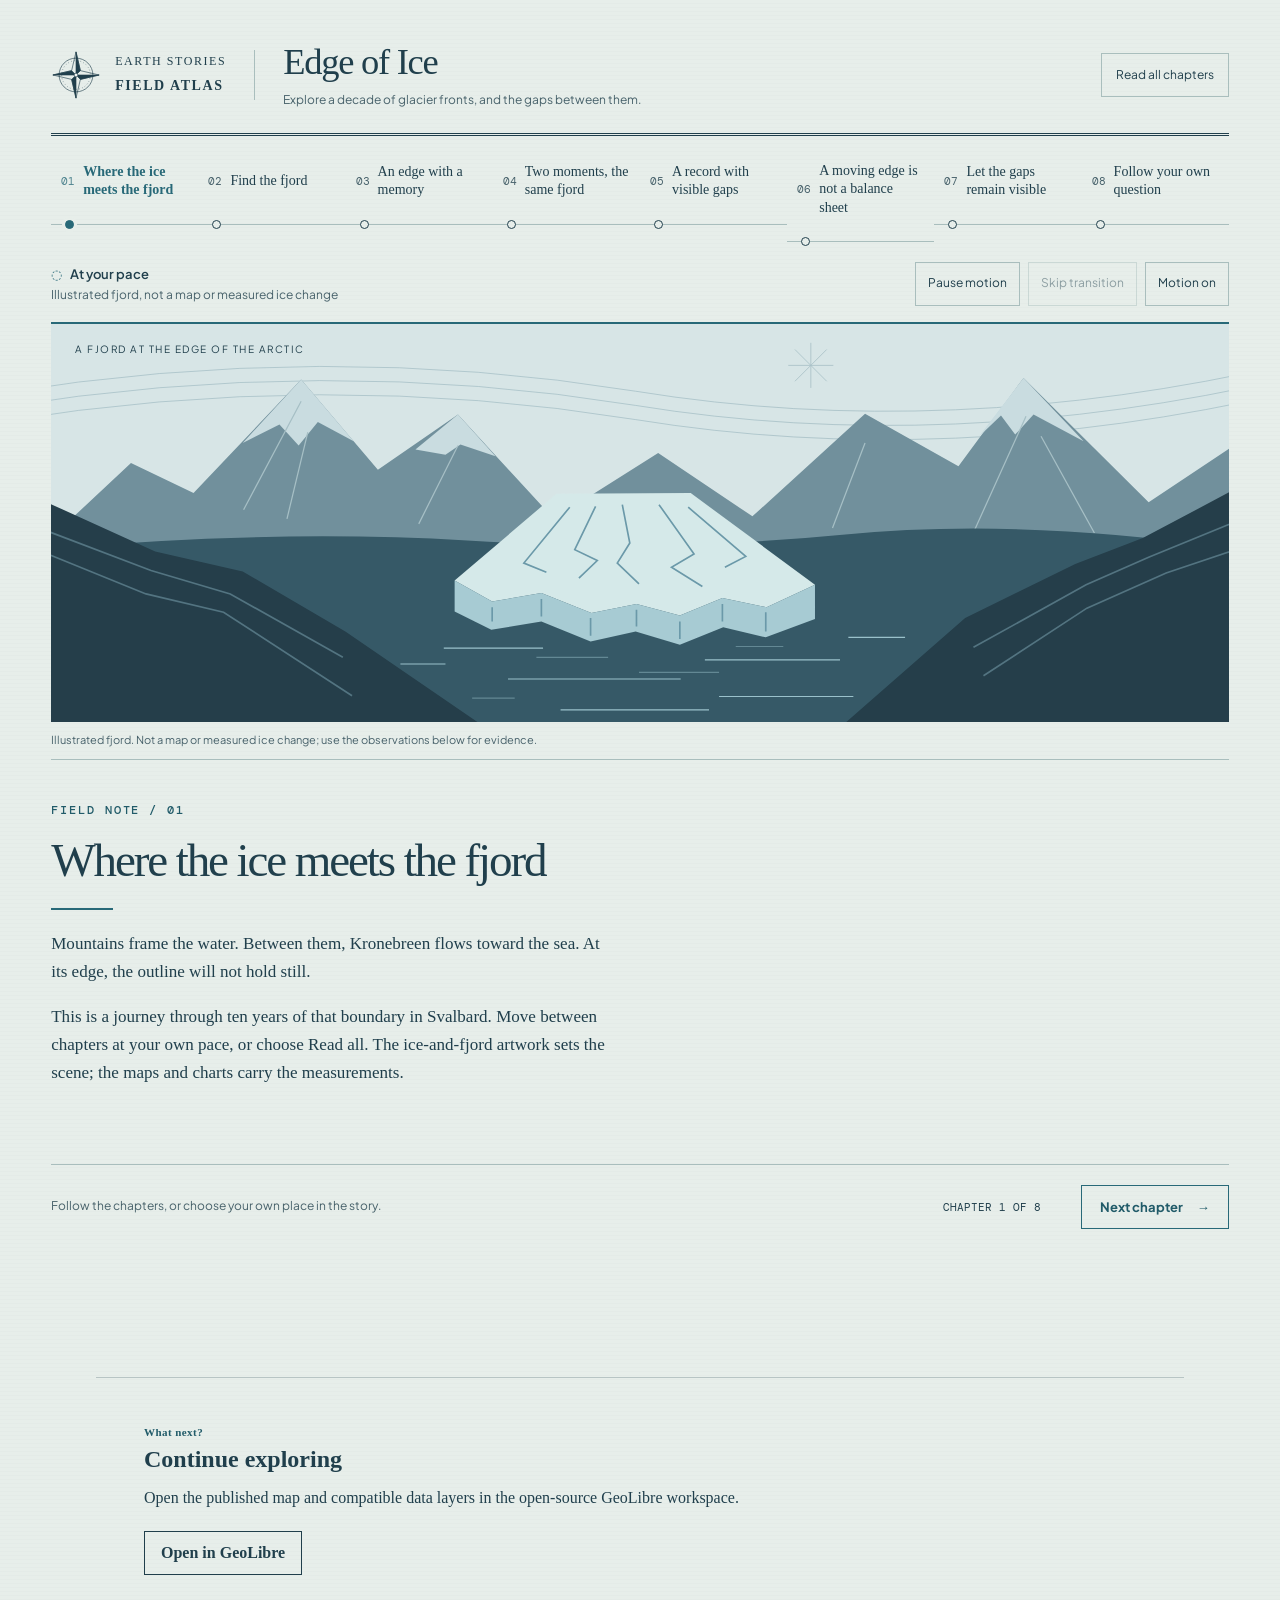
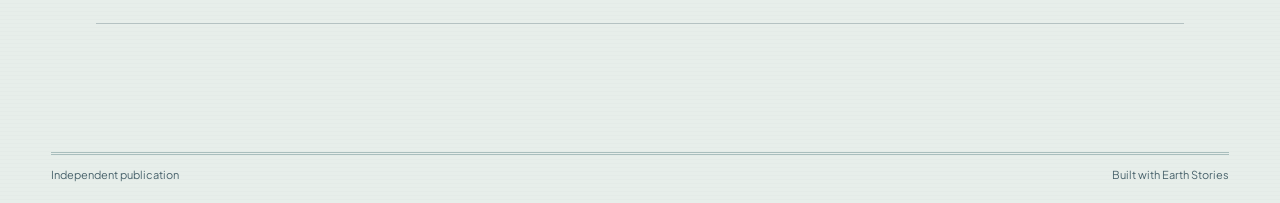
==== commit 424fad8b: "Publish immersive Edge of Ice story from Earth Stories PR 34" ====
--- a/edge-of-ice/index.html
+++ b/edge-of-ice/index.html
@@ -5,9 +5,9 @@
     <meta name="viewport" content="width=device-width, initial-scale=1.0" />
     <meta name="theme-color" content="#f6f1e8" />
     <title>Earth Stories</title>
-    <script type="module" crossorigin src="./assets/index-J8g9Uaa6.js"></script>
-    <link rel="stylesheet" crossorigin href="./assets/index-BgqylPwc.css">
-  <!--earth-stories:share--><meta property="og:type" content="website"><meta property="og:title" content="Edge of Ice"><meta property="og:description" content="A data-backed reading of Kronebreen's monthly record. Front-map exploration is still in development."><meta property="og:url" content="https://aboydnw.github.io/earth-observation-stories/edge-of-ice/"><meta property="og:image" content="https://aboydnw.github.io/earth-observation-stories/edge-of-ice/share/card-1.png"><meta property="og:image:width" content="1200"><meta property="og:image:height" content="627"><meta name="twitter:card" content="summary_large_image"><meta name="twitter:title" content="Edge of Ice"><meta name="twitter:description" content="A data-backed reading of Kronebreen's monthly record. Front-map exploration is still in development."><meta name="twitter:image" content="https://aboydnw.github.io/earth-observation-stories/edge-of-ice/share/card-1.png"><!--/earth-stories:share--></head>
+    <script type="module" crossorigin src="./assets/index-CwMo5KhP.js"></script>
+    <link rel="stylesheet" crossorigin href="./assets/index-CG9-ltKG.css">
+  <!--earth-stories:share--><meta property="og:type" content="website"><meta property="og:title" content="Edge of Ice"><meta property="og:description" content="Explore a decade of glacier fronts, and the gaps between them."><meta property="og:url" content="https://aboydnw.github.io/earth-observation-stories/edge-of-ice/"><meta property="og:image" content="https://aboydnw.github.io/earth-observation-stories/edge-of-ice/share/card-1.png"><meta property="og:image:width" content="1200"><meta property="og:image:height" content="627"><meta name="twitter:card" content="summary_large_image"><meta name="twitter:title" content="Edge of Ice"><meta name="twitter:description" content="Explore a decade of glacier fronts, and the gaps between them."><meta name="twitter:image" content="https://aboydnw.github.io/earth-observation-stories/edge-of-ice/share/card-1.png"><!--/earth-stories:share--></head>
   <body>
     <div id="root"></div>
   </body>
--- a/edge-of-ice/assets/index-CG9-ltKG.css
+++ b/edge-of-ice/assets/index-CG9-ltKG.css
@@ -0,0 +1 @@
+.story-publication.story-publication--atlas{--story-ink: #203a49;--story-muted: #53616a;--story-paper: #faf5e9;--story-canvas: #f5efdf;--story-border: #c5bdab;--story-accent: #a4362a;--story-accent-text: #942e24;font-family:Georgia,Times New Roman,serif;padding:clamp(16px,2.5cqi,36px) clamp(16px,4cqi,72px) 20px;background-image:repeating-linear-gradient(0deg,transparent,transparent 3px,rgb(32 58 73 / 1.5%) 3px,rgb(32 58 73 / 1.5%) 4px)}.story-publication--atlas :is(a,button):focus-visible,.story-publication--atlas h2:focus-visible{outline:3px solid var(--story-accent);outline-offset:5px}.story-publication--atlas h2:focus:not(:focus-visible){outline:none}.atlas-masthead{display:flex;align-items:center;gap:28px;max-width:1520px;margin:auto;padding:8px 0 24px;border-bottom:3px double var(--story-ink)}.atlas-imprint{display:flex;align-items:center;gap:14px;min-width:186px;padding-right:28px;border-right:1px solid var(--story-border);font-size:12px;line-height:1.8;letter-spacing:.13em;text-transform:uppercase}.atlas-imprint strong{font-size:14px}.atlas-compass{width:50px;height:50px;flex-shrink:0;stroke:currentColor;stroke-width:1}.atlas-title{flex:1}.atlas-title h1{margin:0;font-size:clamp(24px,3.1cqi,44px);font-weight:400;letter-spacing:-.035em}.atlas-title p{margin:7px 0 0;max-width:65ch;font:12px/1.6 Plus Jakarta Sans Variable,sans-serif;color:var(--story-muted)}.atlas-view-toggle,.atlas-reader-tools button{color:var(--story-ink);background:transparent;border:1px solid var(--story-border);border-radius:0;padding:10px 14px;min-height:44px;cursor:pointer;font:12px/1.5 Plus Jakarta Sans Variable,sans-serif}.atlas-view-toggle:hover,.atlas-reader-tools button:hover{border-color:var(--story-ink);background:var(--story-paper)}.atlas-navigation{max-width:1520px;margin:auto;padding-top:14px}.atlas-navigation ol{display:flex;margin:0;padding:0;list-style:none}.atlas-navigation li{flex:1;min-width:0}.atlas-navigation a{color:var(--story-ink);position:relative;display:flex;align-items:center;gap:8px;padding:12px 10px 24px;min-height:75px;border-bottom:1px solid var(--story-border);text-decoration:none;font-size:14px;line-height:1.3}.atlas-navigation a:hover{color:var(--story-accent)}.atlas-navigation a[aria-current]{color:var(--story-accent);font-weight:700}.atlas-navigation__number{font:11px DM Mono,monospace;opacity:.8}.atlas-navigation i{position:absolute;bottom:-5px;left:14px;width:9px;height:9px;border:1px solid var(--story-ink);border-radius:50%;background:var(--story-canvas)}.atlas-navigation [aria-current] i{background:var(--story-accent);border-color:var(--story-accent);box-shadow:0 0 0 3px var(--story-canvas)}.atlas-stage{max-width:1520px;margin:auto}.story-publication--atlas:not(.story-publication--focused) .story-chapter{grid-template-columns:minmax(260px,.84fr) minmax(0,1.5fr);grid-template-rows:auto 1fr;gap:0 clamp(28px,4cqi,72px);padding:42px 0 22px;border:0;min-height:550px}.story-publication--atlas:not(.story-publication--focused) .story-folio{grid-column:1;margin:0 0 18px;font-size:12px;letter-spacing:.16em}.story-publication--atlas:not(.story-publication--focused) .story-folio:before{content:"FIELD NOTE / "}.story-publication--atlas:not(.story-publication--focused) .story-copy{grid-column:1;grid-row:2}.story-publication--atlas .story-copy{align-self:start;opacity:calc(.75 + var(--atlas-scene-progress, 1) * .25)}.story-publication--atlas .story-copy h2{font-family:Georgia,Times New Roman,serif;font-weight:400;font-size:clamp(34px,4cqi,62px);line-height:1.02;letter-spacing:-.045em;text-wrap:balance}.story-publication--atlas .story-copy h2:after{content:"";display:block;margin-top:24px;width:62px;height:2px;background:var(--story-accent)}.story-publication--atlas .story-copy p,.story-publication--atlas .story-copy :is(ul,ol){color:var(--story-ink);font-size:clamp(17px,1.45cqi,20px);line-height:1.65}.story-publication--atlas .story-copy strong{color:var(--story-accent-text);font-weight:600}.story-publication--atlas .story-copy p:first-of-type{margin-top:0}.story-publication--atlas:not(.story-publication--focused) .story-chapter>.story-map-boundary,.story-publication--atlas:not(.story-publication--focused) .story-chapter>.story-image,.story-publication--atlas:not(.story-publication--focused) .story-chapter>.story-chart{grid-column:2;grid-row:1 / 3;margin:0;min-width:0}.story-publication--atlas:not(.story-publication--focused) .story-image>.story-image__open>img,.story-publication--atlas:not(.story-publication--focused) .story-image>img{height:490px;max-height:none;object-fit:cover;object-position:65% center;border-radius:0;box-shadow:none;mix-blend-mode:multiply}.story-publication--atlas:not(.story-publication--focused) .story-image>figcaption{font-size:11px;line-height:1.6;color:var(--story-muted);padding-top:10px}.story-publication--atlas:not(.story-publication--focused) .story-map{border:1px solid var(--story-ink);border-radius:0;box-shadow:5px 5px 0 var(--story-canvas),6px 6px 0 var(--story-border);height:clamp(490px,60dvh,720px);min-height:490px}.story-publication--atlas:not(.story-publication--focused) .story-map__label{display:none}.story-publication--atlas:not(.story-publication--focused) .story-map__legend{border-radius:0;top:12px;left:12px;right:auto;max-width:calc(100% - 64px);font:12px/1.5 Plus Jakarta Sans Variable,sans-serif}.story-publication--atlas:not(.story-publication--focused) .story-map__attribution{border-radius:0;bottom:32px;max-width:calc(100% - 24px);font-size:10px}.story-publication--atlas:not(.story-publication--focused) .story-map__time{bottom:85px;border-radius:0;font-family:Plus Jakarta Sans Variable,sans-serif}.story-publication--atlas:not(.story-publication--focused) .story-provenance{grid-column:1 / -1;margin-top:24px;font-family:Plus Jakarta Sans Variable,sans-serif}.story-publication--atlas:not(.story-publication--focused) .story-chapter--prose .story-copy{grid-column:1 / -1;max-width:70ch}.story-publication--atlas:not(.story-publication--focused) .story-chapter--prose{min-height:400px}.story-publication--atlas:not(.story-publication--focused) .story-chart{padding:24px;border:1px solid var(--story-border);background:var(--story-paper);border-radius:0;box-shadow:none}.story-publication--atlas:not(.story-publication--focused) .story-chart__line{margin-top:20px}.atlas-reader-tools{max-width:1520px;margin:4px auto 0;padding:20px 0;border-top:1px solid var(--story-border);display:flex;align-items:center;gap:20px;flex-wrap:wrap;font-family:Plus Jakarta Sans Variable,sans-serif}.atlas-reader-tools>p{flex:1;min-width:180px;max-width:55ch;margin:0;font-size:12px;color:var(--story-muted);line-height:1.7}.atlas-page-count{margin-left:auto;font:11px DM Mono,monospace;text-transform:uppercase;white-space:nowrap}.atlas-page-turns{display:flex;gap:20px;align-items:center}.atlas-page-turns a{display:inline-flex;gap:14px;min-height:44px;align-items:center;color:var(--story-accent-text);font-size:13px;font-weight:700;text-decoration:none}.atlas-page-turns a:hover{text-decoration:underline;text-underline-offset:5px}.atlas-page-turns a:last-child{border:1px solid var(--story-accent);padding:10px 18px}.atlas-footer{display:flex;justify-content:space-between;gap:20px;max-width:1520px;margin:24px auto 0;padding-top:12px;border-top:3px double var(--story-border);color:var(--story-muted);font:11px/1.5 Plus Jakarta Sans Variable,sans-serif}.atlas--read-all .story-chapter+.story-chapter{border-top:1px solid var(--story-border);margin-top:32px}.atlas--read-all .story-chapter{scroll-margin-top:24px}@container (max-width: 1000px){.atlas-masthead{gap:18px;flex-wrap:wrap}.atlas-imprint{min-width:auto;padding-right:18px}.atlas-title{min-width:180px}.atlas-navigation ol{overflow-x:auto;padding-bottom:8px}.atlas-navigation li{flex:0 0 142px}.story-publication--atlas:not(.story-publication--focused) .story-chapter{grid-template-columns:minmax(230px,.9fr) minmax(0,1.2fr);gap:0 24px}.atlas-page-count{margin-left:0}}@container (max-width: 680px){.atlas-masthead{padding-bottom:18px;gap:16px}.atlas-imprint{border:0;padding:0;font-size:10px}.atlas-compass{width:36px;height:36px}.atlas-imprint strong{font-size:11px}.atlas-title{order:3;flex:1 0 100%}.atlas-title h1{font-size:32px}.atlas-title p{font-size:12px}.atlas-view-toggle{margin-left:auto;padding-inline:10px}.atlas-navigation a{font-size:13px}.story-publication--atlas:not(.story-publication--focused) .story-chapter{display:block;min-height:0;padding-top:28px}.story-publication--atlas .story-copy{max-width:65ch}.story-publication--atlas .story-copy h2{font-size:40px}.story-publication--atlas .story-copy p{font-size:18px}.story-publication--atlas:not(.story-publication--focused) .story-chapter>.story-map-boundary,.story-publication--atlas:not(.story-publication--focused) .story-chapter>.story-image,.story-publication--atlas:not(.story-publication--focused) .story-chapter>.story-chart{margin-top:24px}.story-publication--atlas:not(.story-publication--focused) .story-image>.story-image__open>img,.story-publication--atlas:not(.story-publication--focused) .story-image>img{height:280px;width:100%}.story-publication--atlas:not(.story-publication--focused) .story-map{height:520px;min-height:520px}.story-publication--atlas:not(.story-publication--focused) .story-chart{padding:8px}.atlas-reader-tools{gap:14px}.atlas-reader-tools>p{flex-basis:100%;max-width:none}.atlas-page-turns{margin-left:auto;gap:16px}.atlas-page-turns a{font-size:12px}.atlas-page-turns a:last-child{padding-inline:12px}}@media(prefers-reduced-motion:reduce){.story-publication--atlas .story-copy{animation:none}}@media print{.atlas-navigation,.atlas-reader-tools,.atlas-view-toggle{display:none}.story-publication--atlas:not(.story-publication--focused) .story-chapter{break-inside:avoid}}.story-publication.story-publication--atlas.story-publication--focused{padding:0}.atlas-scene-controls{max-width:1520px;margin:0 auto;padding:20px 0 16px;display:flex;align-items:center;justify-content:space-between;gap:16px;font-family:Plus Jakarta Sans Variable,sans-serif}.atlas-scene-controls p{margin:0;font-size:13px;font-weight:600}.atlas-scene-controls p>span:last-child{display:block;margin-top:5px;font-size:12px;font-weight:400;color:var(--story-muted)}.atlas-scene-controls__mark{margin-right:8px;color:var(--story-accent)}.atlas-scene-controls>div{display:flex;flex-wrap:wrap;gap:8px}.atlas-scene-controls button{background:transparent;color:var(--story-ink);border:1px solid var(--story-border);border-radius:0;font:12px/1.4 Plus Jakarta Sans Variable,sans-serif;padding:10px 12px;min-height:44px;cursor:pointer}.atlas-scene-controls button:hover:not(:disabled){border-color:var(--story-ink);background:var(--story-paper)}.atlas-scene-controls button:disabled{opacity:.45;cursor:default}.atlas-stage{position:relative;isolation:isolate}.atlas-scene-progress{position:absolute;inset:0 0 auto;height:2px;overflow:hidden;z-index:2}.atlas-scene-progress span{display:block;height:100%;background:var(--story-accent);transform-origin:left}.atlas-stage--immersive{background:var(--story-paper);overflow:hidden;border:1px solid var(--story-border)}.atlas-stage--immersive>.story-chapter{position:relative;z-index:1;padding:40px 32px 28px!important}.atlas-stage--immersive .story-copy{animation:none;opacity:calc(.75 + var(--atlas-scene-progress) * .25)}.atlas-stage--immersive>.story-chapter:not(.story-chapter--image){background:linear-gradient(90deg,var(--story-paper) 0%,var(--story-paper) 38%,transparent 64%)}.atlas-stage--immersive .story-map-boundary,.atlas-stage--immersive .story-chart{position:relative;z-index:1}.atlas-stage--immersive[data-scene=image]{background:#182e3a}.story-publication--atlas .atlas-stage--immersive>.story-chapter--image{display:flex;flex-direction:column;min-height:670px;padding:clamp(30px,4cqi,64px)!important;color:#faf5e9}.atlas-stage--immersive .story-chapter--image .story-folio{color:#e9c9b3;margin-bottom:22px}.atlas-stage--immersive .story-chapter--image .story-copy{max-width:44%}.atlas-stage--immersive .story-chapter--image .story-copy h2{font-size:clamp(38px,4.8cqi,72px)}.atlas-stage--immersive .story-chapter--image .story-copy h2:after{background:#d9977a}.atlas-stage--immersive .story-chapter--image .story-copy p{color:#faf5e9;font-size:clamp(17px,1.5cqi,20px)}.atlas-stage--immersive .story-chapter--image .story-copy strong{color:#f0b99d}.atlas-stage--immersive .story-image--scene{max-width:44%;margin-top:12px!important}.atlas-stage--immersive .story-image--scene>.story-image__open>img{position:absolute;width:1px;height:1px;clip-path:inset(50%);overflow:hidden}.atlas-stage--immersive .story-image--scene>.story-image__open{display:inline-block;background:transparent;color:#faf5e9;padding:8px 0;min-height:44px;font:12px/1.5 Plus Jakarta Sans Variable,sans-serif;text-decoration:underline;text-underline-offset:5px;width:auto}.atlas-stage--immersive .story-image--scene>figcaption{color:#e4dbce!important;font-size:12px!important}.atlas-stage--immersive .story-chapter--image .story-provenance{margin-top:auto;padding-top:22px;max-width:44%;width:100%;color:#e4dbce;--story-ink: #faf5e9;--story-muted: #e4dbce;--story-border: #60707a;--story-paper: #203a49}.atlas-sea{position:absolute;inset:0;overflow:hidden;pointer-events:none;z-index:0}.atlas-sea__vista{position:absolute;inset:0;opacity:var(--sea-reveal);transform:scale(calc(1 + (1 - var(--sea-reveal)) * .035))}.atlas-sea__engraving{position:absolute;right:0;top:0;width:78%;height:100%;object-fit:cover;object-position:65% center}.atlas-sea__shade{position:absolute;inset:0;background:linear-gradient(90deg,#182e3a 0% 32%,#182e3aeb 43%,#182e3a00 76%)}.atlas-sea__clouds{position:absolute;inset:0;width:115%;height:70%;opacity:.36;transform-origin:center;animation:atlas-cloud-drift 24s ease-in-out infinite alternate}.atlas-sea__cloud-bank{stroke:#f5efdf;stroke-width:1;opacity:.42}.atlas-sea__cloud-bank--near{opacity:.32}.atlas-sea__water{position:absolute;width:120%;height:44%;left:-10%;bottom:-5%;opacity:calc(.13 + var(--sea-reveal) * .87);transform-origin:center bottom}.atlas-sea__water--far{animation:atlas-sea-swell-far 13s ease-in-out infinite alternate}.atlas-sea__water--near{bottom:-12%;animation:atlas-sea-swell-near 9s ease-in-out infinite alternate}.atlas-sea__wave-fill{fill:#203a49}.atlas-sea__water--near .atlas-sea__wave-fill{fill:#182e3a}.atlas-sea__wave-line{fill:none;stroke:#b5b6a7;stroke-width:1;opacity:.35}.atlas-sea[data-moving=false] .atlas-sea__plane{animation-play-state:paused}@keyframes atlas-cloud-drift{0%{transform:translate3d(-1%,-1%,0)}to{transform:translate3d(2%,1%,0)}}@keyframes atlas-sea-swell-far{0%{transform:translate3d(-1.5%,1%,0) rotate(-.4deg)}to{transform:translate3d(1.5%,-2%,0) rotate(.4deg)}}@keyframes atlas-sea-swell-near{0%{transform:translate3d(1%,2%,0) rotate(.5deg)}to{transform:translate3d(-1%,-2%,0) rotate(-.5deg)}}@container (max-width: 900px){.atlas-scene-controls{flex-wrap:wrap}.atlas-stage--immersive>.story-chapter{padding:28px 20px 24px!important}.atlas-stage--immersive .story-chapter--image .story-copy,.atlas-stage--immersive .story-image--scene,.atlas-stage--immersive .story-chapter--image .story-provenance{max-width:56%}.atlas-sea__shade{background:linear-gradient(90deg,#182e3a,#182e3af2 47%,#182e3a26)}}@container (max-width: 680px){.atlas-scene-controls{gap:12px}.atlas-scene-controls>div{width:100%}.atlas-scene-controls button{flex:1;padding-inline:8px}.story-publication--atlas .atlas-stage--immersive>.story-chapter--image{min-height:820px;padding-bottom:220px!important}.atlas-stage--immersive .story-chapter--image .story-copy,.atlas-stage--immersive .story-image--scene,.atlas-stage--immersive .story-chapter--image .story-provenance{max-width:100%}.atlas-stage--immersive .story-chapter--image .story-copy h2{font-size:42px;max-width:14ch}.atlas-sea__engraving{width:100%;height:48%;top:auto;bottom:0}.atlas-sea__shade{background:linear-gradient(180deg,#182e3a 0% 55%,#182e3aa6 73%,#182e3a00)}.atlas-sea__clouds{height:40%;top:55%;opacity:.15}.atlas-sea__water{height:24%}}@media(prefers-reduced-motion:reduce){.atlas-sea__plane{animation:none}.atlas-stage--immersive .story-copy{opacity:1}}@media print{.atlas-scene-controls,.atlas-scene-progress{display:none}}.atlas-stage--immersive[data-transitioning=true] :is(.story-map-boundary,.story-chart){opacity:calc(.35 + var(--atlas-scene-progress) * .65);transform:translateY(calc((1 - var(--atlas-scene-progress)) * 12px))}@container (max-width: 680px){.atlas-stage--immersive>.story-chapter:not(.story-chapter--image){background:var(--story-paper)}}.story-publication--atlas.atlas--ice{--story-ink: #203f4c;--story-muted: #48626b;--story-paper: #f1f5f2;--story-canvas: #e7eeea;--story-border: #a9bebd;--story-accent: #286978;--story-accent-text: #215b69}.atlas-ice-scene{margin:0}.atlas-ice{position:relative;height:clamp(180px,23cqi,300px);overflow:hidden;pointer-events:none;background:#d7e5e6}.atlas-ice-scene[data-opening=true] .atlas-ice{height:clamp(260px,34cqi,450px)}.atlas-ice svg{display:block;width:100%;height:100%}.atlas-ice__sky{fill:#d7e5e6}.atlas-ice__sky-lines{stroke:#8baab4;opacity:.6;transform:translate(calc(var(--ice-view) * -30px))}.atlas-ice__far{transform:translateY(calc((1 - var(--ice-arrival)) * 10px))}.atlas-ice__near{transform:translateY(calc((1 - var(--ice-arrival)) * 28px))}.atlas-ice__water{animation:atlas-ice-water 10s ease-in-out infinite alternate;animation-play-state:paused}.atlas-ice[data-moving=true] .atlas-ice__water{animation-play-state:running}.atlas-ice__latitude{position:absolute;left:24px;top:20px;color:#203f4c;font:10px/1.5 Plus Jakarta Sans Variable,sans-serif;letter-spacing:.15em;text-transform:uppercase}.atlas-ice-scene>figcaption{margin:0;padding:10px 0;color:var(--story-muted);font:11px/1.5 Plus Jakarta Sans Variable,sans-serif;border-bottom:1px solid var(--story-border)}@keyframes atlas-ice-water{0%{transform:translate(-5px);opacity:.5}to{transform:translate(5px);opacity:.85}}@media(prefers-reduced-motion:reduce){.atlas-ice__water{animation:none}}@media print{.atlas-ice__water{animation:none}}@font-face{font-family:Plus Jakarta Sans Variable;font-style:normal;font-display:swap;font-weight:200 800;src:url([data-uri]) format("woff2-variations");unicode-range:U+0460-052F,U+1C80-1C8A,U+20B4,U+2DE0-2DFF,U+A640-A69F,U+FE2E-FE2F}@font-face{font-family:Plus Jakarta Sans Variable;font-style:normal;font-display:swap;font-weight:200 800;src:url(./plus-jakarta-sans-vietnamese-wght-normal-qRpaaN48.woff2) format("woff2-variations");unicode-range:U+0102-0103,U+0110-0111,U+0128-0129,U+0168-0169,U+01A0-01A1,U+01AF-01B0,U+0300-0301,U+0303-0304,U+0308-0309,U+0323,U+0329,U+1EA0-1EF9,U+20AB}@font-face{font-family:Plus Jakarta Sans Variable;font-style:normal;font-display:swap;font-weight:200 800;src:url(./plus-jakarta-sans-latin-ext-wght-normal-DmpS2jIq.woff2) format("woff2-variations");unicode-range:U+0100-02BA,U+02BD-02C5,U+02C7-02CC,U+02CE-02D7,U+02DD-02FF,U+0304,U+0308,U+0329,U+1D00-1DBF,U+1E00-1E9F,U+1EF2-1EFF,U+2020,U+20A0-20AB,U+20AD-20C0,U+2113,U+2C60-2C7F,U+A720-A7FF}@font-face{font-family:Plus Jakarta Sans Variable;font-style:normal;font-display:swap;font-weight:200 800;src:url(./plus-jakarta-sans-latin-wght-normal-eXO_dkmS.woff2) format("woff2-variations");unicode-range:U+0000-00FF,U+0131,U+0152-0153,U+02BB-02BC,U+02C6,U+02DA,U+02DC,U+0304,U+0308,U+0329,U+2000-206F,U+20AC,U+2122,U+2191,U+2193,U+2212,U+2215,U+FEFF,U+FFFD}@font-face{font-family:DM Mono;font-style:normal;font-display:swap;font-weight:400;src:url(./dm-mono-latin-ext-400-normal-C2zvOubV.woff2) format("woff2"),url(./dm-mono-latin-ext-400-normal-1aZr6b2b.woff) format("woff");unicode-range:U+0100-02BA,U+02BD-02C5,U+02C7-02CC,U+02CE-02D7,U+02DD-02FF,U+0304,U+0308,U+0329,U+1D00-1DBF,U+1E00-1E9F,U+1EF2-1EFF,U+2020,U+20A0-20AB,U+20AD-20C0,U+2113,U+2C60-2C7F,U+A720-A7FF}@font-face{font-family:DM Mono;font-style:normal;font-display:swap;font-weight:400;src:url(./dm-mono-latin-400-normal-4GdczIuU.woff2) format("woff2"),url(./dm-mono-latin-400-normal--0xN8mdc.woff) format("woff");unicode-range:U+0000-00FF,U+0131,U+0152-0153,U+02BB-02BC,U+02C6,U+02DA,U+02DC,U+0304,U+0308,U+0329,U+2000-206F,U+20AC,U+2122,U+2191,U+2193,U+2212,U+2215,U+FEFF,U+FFFD}@font-face{font-family:DM Mono;font-style:normal;font-display:swap;font-weight:500;src:url(./dm-mono-latin-ext-500-normal-BtRyHRi6.woff2) format("woff2"),url(./dm-mono-latin-ext-500-normal-Dw3M13d8.woff) format("woff");unicode-range:U+0100-02BA,U+02BD-02C5,U+02C7-02CC,U+02CE-02D7,U+02DD-02FF,U+0304,U+0308,U+0329,U+1D00-1DBF,U+1E00-1E9F,U+1EF2-1EFF,U+2020,U+20A0-20AB,U+20AD-20C0,U+2113,U+2C60-2C7F,U+A720-A7FF}@font-face{font-family:DM Mono;font-style:normal;font-display:swap;font-weight:500;src:url(./dm-mono-latin-500-normal-DRMDZjhP.woff2) format("woff2"),url(./dm-mono-latin-500-normal-CN8Miw6E.woff) format("woff");unicode-range:U+0000-00FF,U+0131,U+0152-0153,U+02BB-02BC,U+02C6,U+02DA,U+02DC,U+0304,U+0308,U+0329,U+2000-206F,U+20AC,U+2122,U+2191,U+2193,U+2212,U+2215,U+FEFF,U+FFFD}.story-focused-state{min-height:320px;display:grid;place-items:center;padding:32px;color:#625f58;text-align:center}.story-publication{--story-ink: #443f3f;--story-muted: #716b68;--story-paper: #fff;--story-canvas: #f5f3f0;--story-border: #e8e5e0;--story-accent: #cf3f02;--story-accent-text: #bf3a00;color:var(--story-ink);background:var(--story-canvas);font-family:Plus Jakarta Sans Variable,system-ui,sans-serif;font-synthesis:none}.story-publication--cng{--story-ink: #443f3f;--story-muted: #716b68;--story-paper: #fff;--story-canvas: #f5f3f0;--story-border: #e8e5e0;--story-accent: #cf3f02;--story-accent-text: #bf3a00}.story-publication,.story-publication *{box-sizing:border-box}.story-publication{margin:0;min-height:100dvh;container-type:inline-size}.story-publication--embed{min-height:100dvh}.story-reading-progress{position:fixed;z-index:20;top:0;right:0;left:0;height:3px;background:#cf3f021f}.story-reading-progress span{display:block;width:100%;height:100%;transform-origin:left;background:var(--story-accent);transition:transform 80ms linear}.story-publication--embed .story-chapters{padding-top:clamp(24px,5vw,64px)}.story-publication{max-width:100%;overflow-x:clip}.story-masthead{max-width:1200px;margin:0 auto;padding:clamp(64px,10vw,128px) 5vw 58px}.story-kicker,.story-folio,.story-byline,.story-map__label,.story-footer{font-size:11px;font-weight:600;letter-spacing:.04em}.story-kicker{margin:0;color:var(--story-accent-text)}.story-masthead h1{max-width:960px;margin:18px 0;font-size:clamp(42px,7cqi,82px);font-weight:600;line-height:.98;letter-spacing:-.045em;text-wrap:balance}.story-deck{max-width:680px;color:var(--story-muted);font-size:clamp(20px,2.5vw,30px);line-height:1.32}.story-rule{width:80px;height:3px;margin:36px 0 18px;background:var(--story-accent)}.story-byline{color:var(--story-muted)}.story-chapters{max-width:1200px;margin:0 auto;padding:0 5vw 80px}.story-chapter{display:grid;grid-template-columns:42px minmax(240px,340px) minmax(0,1fr);gap:clamp(24px,4vw,58px);align-items:start;border-top:1px solid var(--story-border);padding:52px 0 88px}.story-folio{margin:5px 0 0;color:var(--story-accent-text);font-family:DM Mono,monospace}.story-copy h2{margin:0 0 20px;font-size:clamp(30px,3.5vw,48px);font-weight:600;line-height:1.02;letter-spacing:-.035em}.story-copy p{color:var(--story-muted);font-size:18px;line-height:1.62}.story-copy :is(ul,ol){padding-left:1.25em;color:var(--story-muted);font-size:18px;line-height:1.62}.story-copy li+li{margin-top:.4em}.story-copy a{color:var(--story-accent-text);text-decoration-thickness:1px;text-underline-offset:.18em}.story-copy blockquote{margin:1.4em 0;padding-left:1em;border-left:3px solid var(--story-accent);color:var(--story-muted)}.story-copy code{padding:.12em .3em;border-radius:4px;background:var(--story-border);font-family:DM Mono,monospace;font-size:.82em}.story-map{position:relative;min-height:500px;overflow:hidden;border:1px solid var(--story-border);border-radius:12px;background:#e8e4df;box-shadow:0 10px 28px #443f3f1a}.story-chapter--map .story-map{grid-column:1 / -1;width:100%;height:clamp(500px,68dvh,760px)}.story-map-boundary{grid-column:1 / -1;width:100%}.story-map--loading{display:grid;place-items:center;color:var(--story-muted)}.story-map__label,.story-map__attribution,.story-map__legend{position:absolute;z-index:2;bottom:12px;padding:7px 9px;border:1px solid var(--story-border);border-radius:8px;background:var(--story-paper);box-shadow:0 2px 8px #443f3f12}.story-map__label{left:12px}.story-map__attribution{right:12px;max-width:52%;color:var(--story-muted);font-size:12px;text-align:right}.story-map__legend{top:12px;right:12px;bottom:auto;display:flex;align-items:center;gap:7px;color:var(--story-ink);font-size:12px;font-weight:600}.story-map__legend span{width:14px;height:14px;border:1px solid var(--story-border);border-radius:3px}.story-map__legend strong{display:block;margin-bottom:5px}.story-map__legend-item{display:flex!important;align-items:center;gap:6px;width:auto!important;height:auto!important;margin:3px 0!important;border-radius:0!important;background:transparent!important}.story-map__legend-item i{width:11px;height:11px;border-radius:50%}.story-map__error{position:absolute;z-index:3;inset:50% auto auto 50%;width:min(420px,calc(100% - 32px));padding:18px;display:grid;gap:7px;transform:translate(-50%,-50%);border:1px solid #e4b59f;border-radius:10px;background:#fff0ea;color:#782308;box-shadow:var(--story-shadow, 0 10px 28px rgba(68, 63, 63, .1));font-size:12px}.story-map__error a{color:inherit;font-weight:600}.story-map__hint{position:absolute;z-index:3;top:58px;right:12px;max-width:220px;padding:8px 10px;border:1px solid var(--story-border);border-radius:8px;background:#fffffff0;color:var(--story-muted);font-size:12px;box-shadow:0 2px 8px #443f3f1a}.story-scrolly{position:relative;width:100%;margin:0}.story-scrolly__map{position:sticky;z-index:0;top:0;height:100dvh;margin:0 calc(50% - 50cqi);width:100cqi}.story-scrolly__map .story-map{width:100%;height:100%;min-height:0;border:0;border-radius:0;box-shadow:none}.story-map-scenes,.story-map-scene{position:absolute;inset:0}.story-map-scene.is-pending{visibility:hidden;pointer-events:none}.story-map__preparing{position:absolute;z-index:8;top:12px;left:50%;padding:7px 11px;transform:translate(-50%);border:1px solid var(--story-border);border-radius:999px;background:#ffffffeb;color:var(--story-muted);box-shadow:0 2px 12px #443f3f1f;font-size:12px;font-weight:600}.story-scrolly__steps{position:relative;z-index:4;margin-top:-100dvh;pointer-events:none}.story-scrolly__step{min-height:92dvh;display:flex;align-items:flex-start;padding:12vh 0 48vh;opacity:.42;transition:opacity .24s ease;pointer-events:none}.story-scrolly__step.is-active{opacity:1}.story-scrolly__step--right{justify-content:flex-end}.story-scrolly__card{width:min(430px,calc(100% - 32px));padding:22px;border:1px solid rgba(214,196,184,.9);border-radius:12px;background:#ffffffd9;box-shadow:0 10px 28px #443f3f21;-webkit-backdrop-filter:blur(12px);backdrop-filter:blur(12px);pointer-events:auto}.story-scrolly__card .story-folio{margin:0 0 12px}.story-image,.story-chart{grid-column:1 / -1;margin:18px 0 0}.story-image img{display:block;width:100%;max-height:78vh;object-fit:cover;border-radius:12px;box-shadow:0 10px 28px #443f3f1a}.story-image__open{display:block;width:100%;padding:0;border:0;background:none;cursor:zoom-in}.story-lightbox{max-width:96vw;max-height:96vh;padding:0;border:0;background:transparent}.story-lightbox::backdrop{background:#141414d9}.story-lightbox figure{margin:0}.story-lightbox img{display:block;max-width:96vw;max-height:88vh;object-fit:contain;border-radius:12px}.story-lightbox figcaption{margin-top:8px;color:var(--story-paper);font-size:13px;text-align:center}.story-lightbox figcaption a{color:inherit;text-decoration:underline}.story-lightbox__close{position:fixed;top:16px;right:16px;width:40px;height:40px;border:0;border-radius:999px;background:var(--story-paper);color:var(--story-ink);font-size:24px;line-height:1;cursor:pointer}.story-image figcaption,.story-chart figcaption{margin-top:8px;color:var(--story-muted);font-size:12px}.story-chart{padding:clamp(20px,4vw,42px);border:1px solid var(--story-border);border-radius:12px;background:var(--story-paper);box-shadow:0 2px 8px #443f3f12}.story-chart__plot{height:280px;display:flex;align-items:end;gap:8px;border-bottom:1px solid var(--story-border)}.story-chart__item{min-width:0;height:100%;flex:1;display:flex;flex-direction:column;justify-content:end;text-align:center}.story-chart__bar{position:relative;min-height:2px;border-radius:5px 5px 0 0;background:var(--story-accent);transition:height .35s ease}.story-chart__bar span{position:absolute;top:-20px;left:50%;translate:-50% 0;font-size:10px}.story-chart__item small{overflow:hidden;padding:8px 2px;text-overflow:ellipsis;white-space:nowrap;font-size:9px}.story-chart__line{display:block;width:100%;height:auto;aspect-ratio:25 / 7;overflow:visible;border-bottom:1px solid var(--story-border)}.story-chart__line polyline{stroke:var(--story-accent);stroke-width:3}.story-chart__line circle{fill:var(--story-paper);stroke:var(--story-ink);stroke-width:1.5}.story-media-error{grid-column:1 / -1;padding:18px;border-radius:8px;background:#fff0ea;color:#a12e0a}.story-provenance{grid-column:1 / -1;width:100%;margin-top:14px;border-top:1px solid var(--story-border);color:var(--story-muted);font-size:13px}.story-chapters>.story-provenance{margin:18px 0 72px}.story-provenance summary{display:flex;align-items:center;justify-content:space-between;gap:18px;padding:13px 2px;color:var(--story-ink);cursor:pointer}.story-provenance summary::marker{color:var(--story-accent)}.story-provenance summary:focus-visible,.story-provenance a:focus-visible{outline:2px solid var(--story-accent);outline-offset:3px}.story-provenance summary span{font-weight:650}.story-provenance summary small{color:var(--story-muted);text-align:right}.story-provenance [data-freshness=stale]{color:#a12e0a}.story-provenance [data-freshness=current]{color:#236637}.story-provenance__content{display:grid;grid-template-columns:repeat(auto-fit,minmax(min(280px,100%),1fr));gap:20px;padding:10px 0 24px}.story-provenance__source{min-width:0;padding-left:14px;border-left:2px solid var(--story-border)}.story-provenance__source h3{margin:0 0 6px;color:var(--story-ink);font-size:15px}.story-provenance__source h4{margin:16px 0 5px;color:var(--story-ink);font-size:12px}.story-provenance__freshness{margin:0 0 12px}.story-provenance dl{display:grid;gap:6px;margin:0}.story-provenance dl div{display:grid;grid-template-columns:minmax(90px,.45fr) 1fr;gap:10px}.story-provenance dt{font-weight:650;color:var(--story-ink)}.story-provenance dd{min-width:0;margin:0;overflow-wrap:anywhere}.story-provenance :is(ol,ul){margin:0;padding-left:20px}.story-provenance li+li{margin-top:4px}.story-provenance a{color:var(--story-accent-text);overflow-wrap:anywhere}.story-video{grid-column:2 / -1;margin:0}.story-video iframe{width:100%;aspect-ratio:16 / 9;border:0;border-radius:14px;background:#17120f}.story-flyover{grid-column:1 / -1;position:relative}.story-chapter--flyover .story-map-boundary{grid-column:1 / -1}.story-flyover__sticky{position:sticky;top:0;height:100dvh;padding:4vh 0}.story-flyover__sticky .story-map{min-height:0;height:92vh}.story-flyover__progress{position:absolute;right:1rem;bottom:5vh;left:1rem;height:4px;background:#ffffff80}.story-flyover__progress span{display:block;height:100%;background:var(--story-accent)}.story-flyover__caption{position:absolute;z-index:3;left:clamp(18px,5vw,72px);bottom:calc(5vh + 28px);max-width:min(520px,calc(100% - 36px));padding:12px 16px;border-radius:8px;background:#181512d1;color:#fff;font-size:clamp(15px,2vw,20px);line-height:1.35;-webkit-backdrop-filter:blur(8px);backdrop-filter:blur(8px)}.story-map__time{position:absolute;left:50%;bottom:18px;transform:translate(-50%);z-index:5;width:min(480px,calc(100% - 24px));padding:10px 14px 8px;border:1px solid var(--story-border);border-radius:8px;background:var(--story-paper, #fff);box-shadow:0 4px 20px #0003;font-size:11px}.story-map__time-row{display:flex;align-items:center;justify-content:space-between;gap:10px}.story-map__time button{padding:4px 8px;border:1px solid var(--story-border);border-radius:4px;background:var(--story-paper);color:var(--story-ink);font:inherit;cursor:pointer}.story-map__time button:disabled{cursor:default;opacity:.4}.story-map__time-play{width:28px;height:28px;min-width:28px;padding:0!important;border:0!important;border-radius:50%!important;background:var(--story-accent)!important;color:#fff!important}.story-map__time-transport,.story-map__time-speeds{display:flex;align-items:center;gap:3px}.story-map__time-speeds button{padding:2px 5px;font-size:9px}.story-map__time-speeds button.is-active{border-color:var(--story-accent);background:color-mix(in srgb,var(--story-accent) 10%,white);color:var(--story-accent);font-weight:700}.story-map__time-calendar{position:relative;min-width:0}.story-map__time-date{display:flex;align-items:center;gap:6px;max-width:220px;border-color:transparent!important;font-size:13px!important;font-weight:700!important}.story-map__time-date span:last-child{overflow:hidden;text-overflow:ellipsis;white-space:nowrap}.story-map__time-dates{position:absolute;bottom:calc(100% + 10px);left:0;z-index:10;display:grid;width:max-content;min-width:190px;max-height:240px;padding:6px;overflow-y:auto;border:1px solid var(--story-border);border-radius:8px;background:var(--story-paper, #fff);box-shadow:0 4px 20px #0000002e}.story-map__time-dates button{border-color:transparent;text-align:left}.story-map__time-dates button.is-active{background:var(--story-accent);color:#fff}.story-map__time>input[type=range]{width:100%;margin-top:8px;accent-color:var(--story-accent)}.story-map__time-count{display:block;margin-top:1px;color:color-mix(in srgb,var(--story-ink) 62%,transparent);text-align:right;font-variant-numeric:tabular-nums}.story-map__pixel{position:absolute;right:12px;bottom:42px;z-index:4;padding:7px 10px;border:1px solid rgba(68,63,63,.24);border-radius:3px;background:#ffffffeb;color:#443f3f;font:600 12px/1.2 system-ui,sans-serif;box-shadow:0 3px 14px #251f1f24}.story-footer{display:flex;justify-content:space-between;gap:20px;padding:22px 5vw;border-top:1px solid var(--story-border);color:var(--story-muted)}.story-publication--editorial{--story-ink: #332b27;--story-muted: #695d54;--story-paper: #f6f1e8;--story-canvas: #f6f1e8;--story-border: rgba(51, 43, 39, .3);font-family:Georgia,serif}.story-publication--editorial .story-masthead h1,.story-publication--editorial .story-copy h2{font-family:Georgia,serif;font-weight:400}.story-publication--editorial .story-masthead h1{font-size:clamp(48px,8cqi,96px)}.story-publication--editorial .story-map,.story-publication--editorial .story-chart{border-color:var(--story-ink);border-radius:0;box-shadow:14px 14px #cf3f022e}.story-publication--editorial .story-image img{border-radius:0}@media(max-width:840px){.story-chapter{grid-template-columns:32px 1fr}.story-map{grid-column:1 / -1;min-height:62vh}.story-scrolly__map,.story-scrolly__steps{position:relative;top:auto;margin:0}.story-scrolly__map{width:100%;height:62dvh}.story-scrolly__step,.story-scrolly__step--right{min-height:auto;justify-content:stretch;padding:18px 0 34px;opacity:1}.story-scrolly__card{width:100%;border-radius:0;box-shadow:none}.story-masthead h1{font-size:clamp(46px,16vw,82px)}.story-provenance summary{align-items:flex-start;flex-direction:column;gap:4px}.story-provenance summary small{text-align:left}}@media print{.story-provenance summary{list-style:none}.story-provenance__content{display:grid!important}.story-reading-progress{display:none}}@media(prefers-reduced-motion:reduce){.story-publication *,.story-publication *:before,.story-publication *:after{scroll-behavior:auto!important;animation-duration:.01ms!important;animation-iteration-count:1!important;transition-duration:.01ms!important}}.story-publication--focused{min-height:100%;max-width:none;margin:0;background:var(--story-background, #f7f4ed)}.story-chapters--focused{min-height:100%;display:grid}.story-chapter--focused{min-height:100%;margin:0;padding:clamp(24px,5vw,64px);align-content:start;grid-template-columns:minmax(0,1fr)}.story-chapter--focused.story-chapter--map,.story-chapter--focused.story-chapter--scrolly{position:relative;padding:0;display:grid;grid-template-rows:minmax(0,1fr) auto}.story-chapter--focused.story-chapter--map .story-copy,.story-chapter--focused.story-chapter--scrolly .story-copy{position:absolute;inset-block-end:0;inset-inline-start:0;z-index:2;width:min(420px,calc(100% - 32px));margin:16px;padding:16px;border-radius:8px;background:color-mix(in srgb,var(--story-background, #fff) 92%,transparent);box-shadow:0 10px 32px #00000026}.story-chapter--focused .story-video{grid-column:1 / -1}.story-chapter--focused .story-map{width:100%;height:100%;min-height:360px}.story-continuations{width:min(100% - 2rem,68rem);box-sizing:border-box;margin:clamp(4rem,10vw,8rem) auto;padding:clamp(1.5rem,4vw,3rem);border-block:1px solid color-mix(in srgb,currentColor 24%,transparent)}.story-continuations h2{margin-block:.5rem .75rem}.story-continuations>p:not(.story-kicker){max-width:44rem}.story-continuations__actions{margin-top:1.5rem}.story-continuations__actions a{display:inline-flex;min-height:2.75rem;align-items:center;padding-inline:1rem;border:1px solid currentColor;color:inherit;font-weight:700;text-decoration:none}.story-continuations__actions a:hover,.story-continuations__actions a:focus-visible{text-decoration:underline;text-underline-offset:.2em}.story-chart__line{aspect-ratio:16 / 7}.story-chart__axis-label{fill:var(--story-muted);font-family:Plus Jakarta Sans Variable,sans-serif}.story-chart__legend{display:flex;gap:16px;flex-wrap:wrap;padding:0;list-style:none;font-size:12px}.story-chart__data{margin-top:18px;font:12px/1.6 Plus Jakarta Sans Variable,sans-serif}.story-chart__data summary{cursor:pointer;min-height:44px;padding:12px 0}.story-chart__table-scroll{overflow-x:auto;max-height:380px}.story-chart__data table{width:100%;border-collapse:collapse;text-align:left;font-variant-numeric:tabular-nums}.story-chart__data :is(td,th){padding:8px;border-bottom:1px solid var(--story-border);white-space:nowrap}.story-chart__data th{position:sticky;top:0;background:var(--story-paper)}:root{background:#f5f3f0}body{margin:0}
